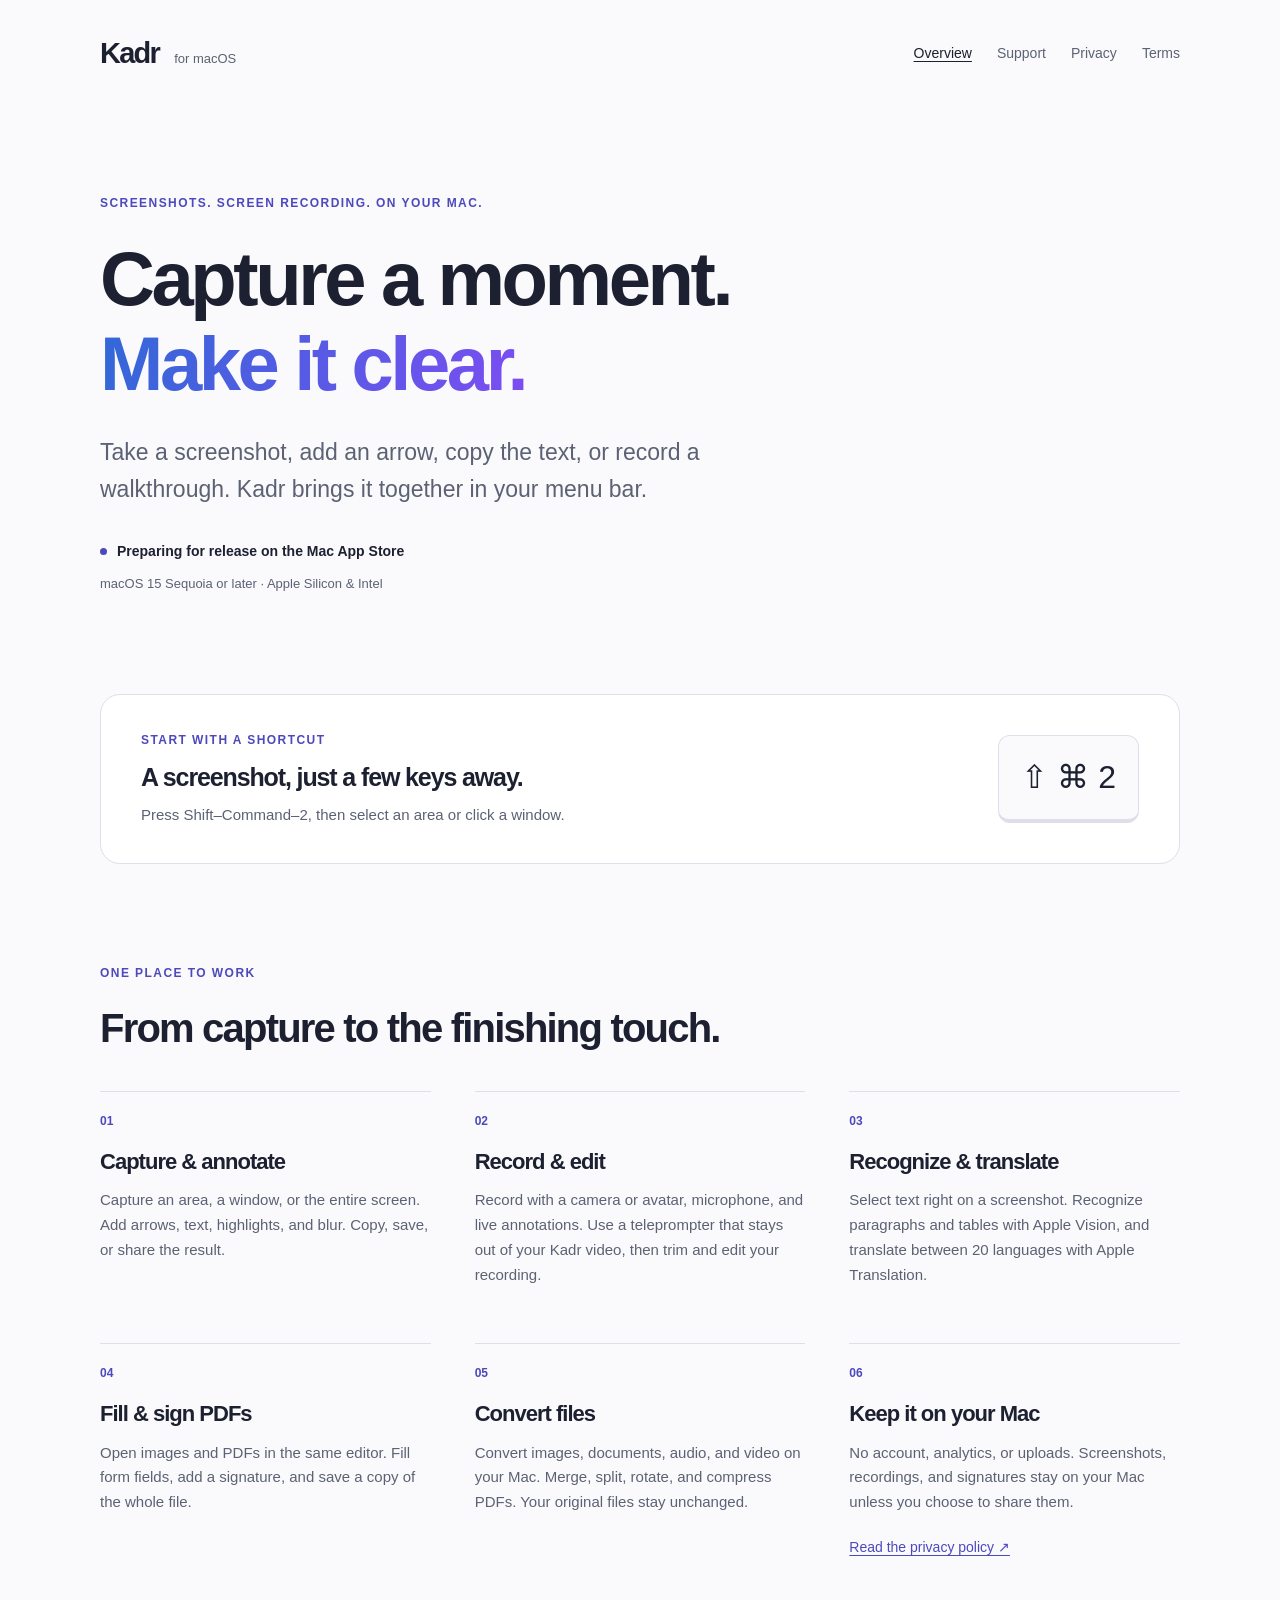
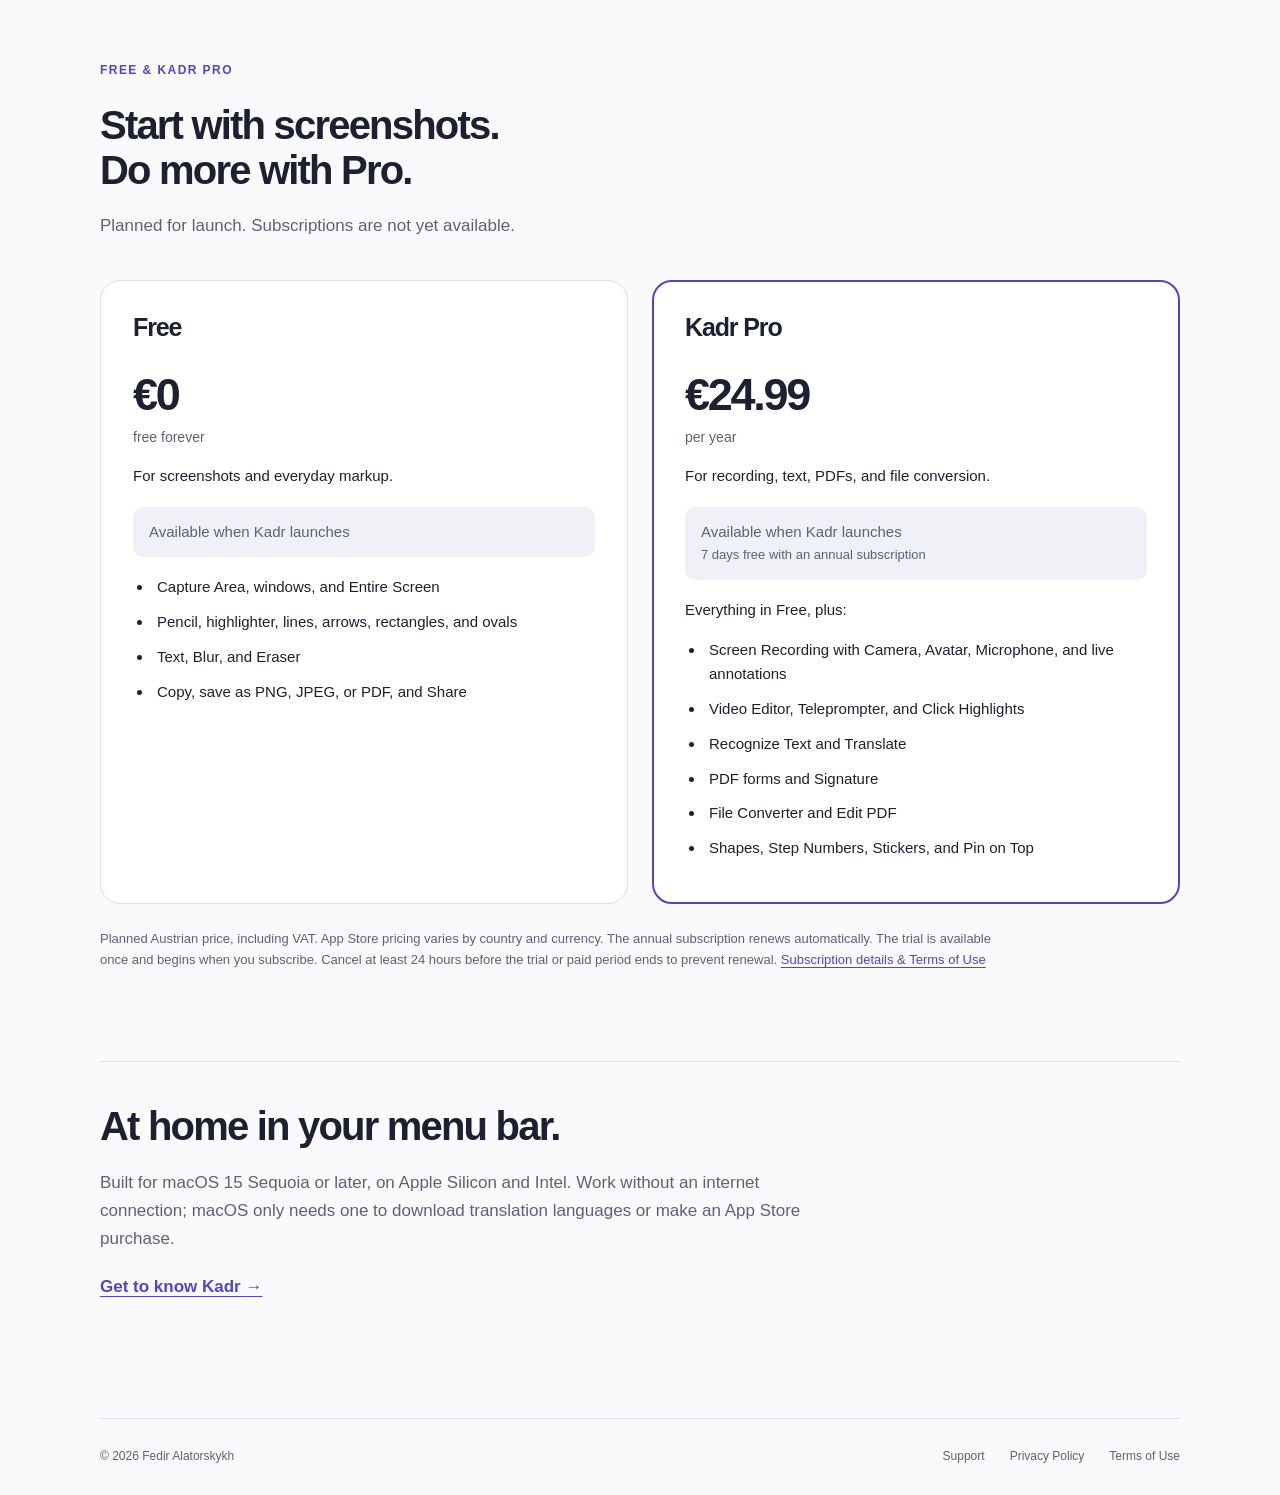
==== index.html @ 934dd202 "Build Kadr website with support, privacy, and terms pages" ====
<!doctype html>
<html lang="en">
<head>
  <meta charset="utf-8">
  <meta name="viewport" content="width=device-width, initial-scale=1">
  <meta name="color-scheme" content="light dark">
  <meta name="description" content="Capture, annotate, record, recognize text, and work with PDFs on your Mac. Kadr lives in the macOS menu bar.">
  <title>Kadr — Screenshots and screen recording for Mac</title>
  <link rel="stylesheet" href="style.css">
</head>
<body>
  <a class="skip-link" href="#main">Skip to content</a>
  <header class="site-header wrap">
    <a class="wordmark" href="index.html" aria-label="Kadr home">Kadr<span>for macOS</span></a>
    <nav aria-label="Main navigation"><a href="index.html" aria-current="page">Overview</a><a href="support/index.html">Support</a><a href="privacy/index.html">Privacy</a><a href="terms/index.html">Terms</a></nav>
  </header>
  <main id="main" class="wrap" tabindex="-1">
    <section class="hero" aria-labelledby="hero-title">
      <p class="eyebrow">Screenshots. Screen recording. On your Mac.</p>
      <h1 id="hero-title">Capture a moment.<br><span>Make it clear.</span></h1>
      <p class="intro">Take a screenshot, add an arrow, copy the text, or record a walkthrough. Kadr brings it together in your menu bar.</p>
      <p class="release-note"><span class="status-dot" aria-hidden="true"></span>Preparing for release on the Mac App Store</p>
      <p class="requirements">macOS 15 Sequoia or later · Apple Silicon &amp; Intel</p>
    </section>

    <section class="capture-strip" aria-label="Capture shortcut">
      <div><p class="eyebrow">Start with a shortcut</p><h2>A screenshot, just a few keys away.</h2><p>Press Shift–Command–2, then select an area or click a window.</p></div>
      <kbd aria-label="Shift Command 2">⇧ ⌘ 2</kbd>
    </section>

    <section class="section" aria-labelledby="features-title">
      <div class="section-heading"><p class="eyebrow">One place to work</p><h2 id="features-title">From capture to the finishing touch.</h2></div>
      <div class="feature-grid">
        <article><span class="feature-number" aria-hidden="true">01</span><h3>Capture &amp; annotate</h3><p>Capture an area, a window, or the entire screen. Add arrows, text, highlights, and blur. Copy, save, or share the result.</p></article>
        <article><span class="feature-number" aria-hidden="true">02</span><h3>Record &amp; edit</h3><p>Record with a camera or avatar, microphone, and live annotations. Use a teleprompter that stays out of your Kadr video, then trim and edit your recording.</p></article>
        <article><span class="feature-number" aria-hidden="true">03</span><h3>Recognize &amp; translate</h3><p>Select text right on a screenshot. Recognize paragraphs and tables with Apple Vision, and translate between 20 languages with Apple Translation.</p></article>
        <article><span class="feature-number" aria-hidden="true">04</span><h3>Fill &amp; sign PDFs</h3><p>Open images and PDFs in the same editor. Fill form fields, add a signature, and save a copy of the whole file.</p></article>
        <article><span class="feature-number" aria-hidden="true">05</span><h3>Convert files</h3><p>Convert images, documents, audio, and video on your Mac. Merge, split, rotate, and compress PDFs. Your original files stay unchanged.</p></article>
        <article><span class="feature-number" aria-hidden="true">06</span><h3>Keep it on your Mac</h3><p>No account, analytics, or uploads. Screenshots, recordings, and signatures stay on your Mac unless you choose to share them.</p><a href="privacy/index.html">Read the privacy policy <span aria-hidden="true">↗</span></a></article>
      </div>
    </section>

    <section class="section" aria-labelledby="plans-title">
      <div class="section-heading"><p class="eyebrow">Free &amp; Kadr Pro</p><h2 id="plans-title">Start with screenshots.<br>Do more with Pro.</h2><p>Planned for launch. Subscriptions are not yet available.</p></div>
      <div class="plans">
        <article class="plan"><h3>Free</h3><p class="price">€0 <span>free forever</span></p><p>For screenshots and everyday markup.</p><p class="plan-status">Available when Kadr launches</p><ul><li>Capture Area, windows, and Entire Screen</li><li>Pencil, highlighter, lines, arrows, rectangles, and ovals</li><li>Text, Blur, and Eraser</li><li>Copy, save as PNG, JPEG, or PDF, and Share</li></ul></article>
        <article class="plan pro"><h3>Kadr Pro</h3><p class="price">€24.99 <span>per year</span></p><p>For recording, text, PDFs, and file conversion.</p><p class="plan-status">Available when Kadr launches<br><span>7 days free with an annual subscription</span></p><p class="list-label">Everything in Free, plus:</p><ul><li>Screen Recording with Camera, Avatar, Microphone, and live annotations</li><li>Video Editor, Teleprompter, and Click Highlights</li><li>Recognize Text and Translate</li><li>PDF forms and Signature</li><li>File Converter and Edit PDF</li><li>Shapes, Step Numbers, Stickers, and Pin on Top</li></ul></article>
      </div>
      <p class="fine-print">Planned Austrian price, including VAT. App Store pricing varies by country and currency. The annual subscription renews automatically. The trial is available once and begins when you subscribe. Cancel at least 24 hours before the trial or paid period ends to prevent renewal. <a href="terms/index.html">Subscription details &amp; Terms of Use</a></p>
    </section>

    <section class="closing"><h2>At home in your menu bar.</h2><p>Built for macOS 15 Sequoia or later, on Apple Silicon and Intel. Work without an internet connection; macOS only needs one to download translation languages or make an App Store purchase.</p><a class="text-link" href="support/index.html">Get to know Kadr <span aria-hidden="true">→</span></a></section>
  </main>
  <footer class="site-footer wrap">
    <p>© 2026 Fedir Alatorskykh</p>
    <nav aria-label="Footer navigation"><a href="support/index.html">Support</a><a href="privacy/index.html">Privacy Policy</a><a href="terms/index.html">Terms of Use</a></nav>
  </footer>
</body>
</html>
---- style.css ----
:root {
  color-scheme: light dark;
  --bg: #fafafc;
  --surface: #ffffff;
  --soft: #f0f1f7;
  --ink: #1c2030;
  --muted: #5c6274;
  --line: #dedfe8;
  --accent: #4d49bd;
  --blue: #4884ff;
  --purple: #7c4df2;
}
* { box-sizing: border-box; }
html { scroll-padding-top: 2rem; }
body { margin: 0; background: var(--bg); color: var(--ink); font-family: -apple-system, BlinkMacSystemFont, "Segoe UI", sans-serif; font-size: 17px; line-height: 1.65; -webkit-font-smoothing: antialiased; }
a { color: var(--accent); text-underline-offset: .22em; }
a:hover { text-decoration-thickness: 2px; }
a:focus-visible, summary:focus-visible { outline: 3px solid var(--accent); outline-offset: 6px; border-radius: 3px; }
.wrap { width: min(1080px, calc(100% - 64px)); margin-inline: auto; }
.site-header { min-height: 108px; display: flex; justify-content: space-between; align-items: center; gap: 24px; }
.wordmark { color: var(--ink); font-size: 29px; font-weight: 750; letter-spacing: -.06em; text-decoration: none; }
.wordmark span { margin-left: 15px; font-size: 13px; letter-spacing: 0; font-weight: 450; color: var(--muted); }
nav { display: flex; flex-wrap: wrap; gap: 25px; }
nav a { color: var(--muted); font-size: 14px; text-decoration: none; }
nav a:hover, nav a[aria-current] { color: var(--ink); text-decoration: underline; }
.skip-link { position: absolute; top: -100px; left: 20px; background: var(--surface); padding: 12px 20px; z-index: 2; }
.skip-link:focus { top: 12px; }
h1, h2, h3, p { margin-top: 0; }
h1, h2, h3 { line-height: 1.12; letter-spacing: -.045em; text-wrap: balance; }
h1 { font-size: clamp(42px, 6.3vw, 76px); font-weight: 720; margin-bottom: 28px; }
h2 { font-size: clamp(29px, 3.4vw, 40px); font-weight: 660; margin-bottom: 20px; }
h3 { font-size: 22px; margin-bottom: 14px; font-weight: 650; }
p { margin-bottom: 1.2em; }
.eyebrow { color: var(--accent); font-weight: 650; font-size: 12px; text-transform: uppercase; letter-spacing: .12em; margin-bottom: 22px; }
.hero { padding: 86px 0 84px; max-width: 850px; }
.hero h1 span { color: var(--accent); background: linear-gradient(110deg, #3268d7, var(--purple)); background-clip: text; -webkit-background-clip: text; -webkit-text-fill-color: transparent; }
.intro { max-width: 660px; font-size: clamp(19px, 2.2vw, 23px); color: var(--muted); line-height: 1.6; }
.release-note { display: flex; align-items: center; gap: 10px; font-size: 14px; font-weight: 600; margin: 32px 0 10px; }
.status-dot { flex: 0 0 7px; height: 7px; border-radius: 50%; background: var(--accent); }
.requirements { color: var(--muted); font-size: 13px; }
.capture-strip { border: 1px solid var(--line); background: var(--surface); border-radius: 20px; padding: 36px 40px; display: flex; align-items: center; justify-content: space-between; gap: 28px; }
.capture-strip .eyebrow { margin-bottom: 12px; }
.capture-strip h2 { font-size: 25px; margin-bottom: 12px; }
.capture-strip p:last-child { margin: 0; color: var(--muted); font-size: 15px; }
kbd { font: inherit; white-space: nowrap; }
.capture-strip > kbd { flex-shrink: 0; font-size: 32px; font-weight: 500; padding: 15px 22px; border: 1px solid var(--line); border-bottom-width: 4px; border-radius: 12px; background: var(--bg); }
.section { padding-top: 100px; }
.section-heading { max-width: 700px; margin-bottom: 40px; }
.section-heading > p:last-child { color: var(--muted); }
.feature-grid { display: grid; grid-template-columns: repeat(3, 1fr); column-gap: 44px; row-gap: 38px; }
.feature-grid article { border-top: 1px solid var(--line); padding-top: 20px; }
.feature-number { color: var(--accent); font-size: 12px; font-weight: 600; display: block; margin-bottom: 18px; }
.feature-grid p { color: var(--muted); font-size: 15px; }
.feature-grid a { font-size: 14px; }
.plans { display: grid; grid-template-columns: 1fr 1fr; gap: 24px; }
.plan { padding: 32px; border: 1px solid var(--line); border-radius: 20px; background: var(--surface); }
.plan h3 { font-size: 25px; }
.plan.pro { border: 2px solid var(--accent); padding: 31px; }
.price { font-size: 45px; line-height: 1.25; letter-spacing: -.05em; font-weight: 650; margin: 26px 0 18px; }
.price span { display: block; color: var(--muted); font-size: 14px; font-weight: 400; letter-spacing: 0; margin-top: 5px; }
.plan > p:not(.price) { font-size: 15px; }
.plan-status { background: var(--soft); border-radius: 10px; padding: 14px 16px; color: var(--muted); line-height: 1.5; }
.plan-status span { font-size: 13px; }
.plan ul { padding-left: 20px; font-size: 15px; margin-bottom: 0; }
li { margin-bottom: 10px; padding-left: 4px; }
.list-label { margin-bottom: 8px; }
.fine-print { max-width: 900px; color: var(--muted); font-size: 13px; margin-top: 24px; }
.closing { margin: 90px 0 75px; padding: 42px 0; border-top: 1px solid var(--line); }
.closing p { max-width: 720px; color: var(--muted); }
.text-link { font-weight: 600; }
.site-footer { border-top: 1px solid var(--line); padding-block: 28px; display: flex; justify-content: space-between; gap: 20px; align-items: baseline; }
.site-footer p { font-size: 12px; color: var(--muted); margin: 0; }
.site-footer nav a { font-size: 12px; }
.page-heading { padding: 70px 0 40px; }
.page-heading h1 { font-size: clamp(40px, 5.5vw, 62px); }
.document { max-width: 760px; padding-bottom: 75px; }
.document section { margin-block: 36px; }
.document h2 { font-size: 26px; padding-top: 10px; }
.document p, .document li { color: var(--muted); }
.document ol, .document ul { padding-left: 24px; }
.note { padding: 22px 26px; background: var(--soft); border-radius: 12px; color: var(--muted); font-size: 15px; }
.note p:last-child { margin-bottom: 0; }
.note h2 { padding-top: 0; }
details { border-bottom: 1px solid var(--line); }
summary { cursor: pointer; padding: 18px 0; font-weight: 560; line-height: 1.5; }
details p { margin: 0 0 20px; font-size: 16px; }
code { overflow-wrap: anywhere; font-size: .86em; }
@media (prefers-color-scheme: dark) {
  :root { --bg: #14151b; --surface: #1c1e27; --soft: #252735; --ink: #f0f0f6; --muted: #b1b5c6; --line: #353846; --accent: #b3a5ff; }
  .hero h1 span { background-image: linear-gradient(110deg, #85b0ff, #b9a0ff); }
}
@media (max-width: 800px) {
  .feature-grid { grid-template-columns: repeat(2, 1fr); gap: 32px; }
  .wordmark span { display: none; }
}
@media (max-width: 560px) {
  .wrap { width: calc(100% - 40px); }
  .site-header { min-height: 100px; flex-wrap: wrap; gap: 10px; padding-block: 18px; }
  .wordmark { font-size: 26px; }
  .site-header nav { width: 100%; justify-content: space-between; gap: 12px; }
  .hero { padding: 48px 0; }
  .hero .eyebrow { font-size: 10px; }
  .release-note { font-size: 12px; }
  .requirements { font-size: 12px; }
  .capture-strip { padding: 26px; align-items: flex-start; flex-direction: column; gap: 20px; }
  .capture-strip > kbd { font-size: 25px; padding: 10px 18px; }
  .section { padding-top: 62px; }
  .section-heading { margin-bottom: 28px; }
  .feature-grid, .plans { grid-template-columns: 1fr; }
  .plan { padding: 26px; }
  .plan.pro { padding: 25px; }
  .closing { margin-block: 55px 35px; }
  .site-footer { flex-direction: column; gap: 14px; }
  .site-footer nav { gap: 20px; }
  .page-heading { padding: 42px 0 20px; }
  .note { padding: 20px; }
}
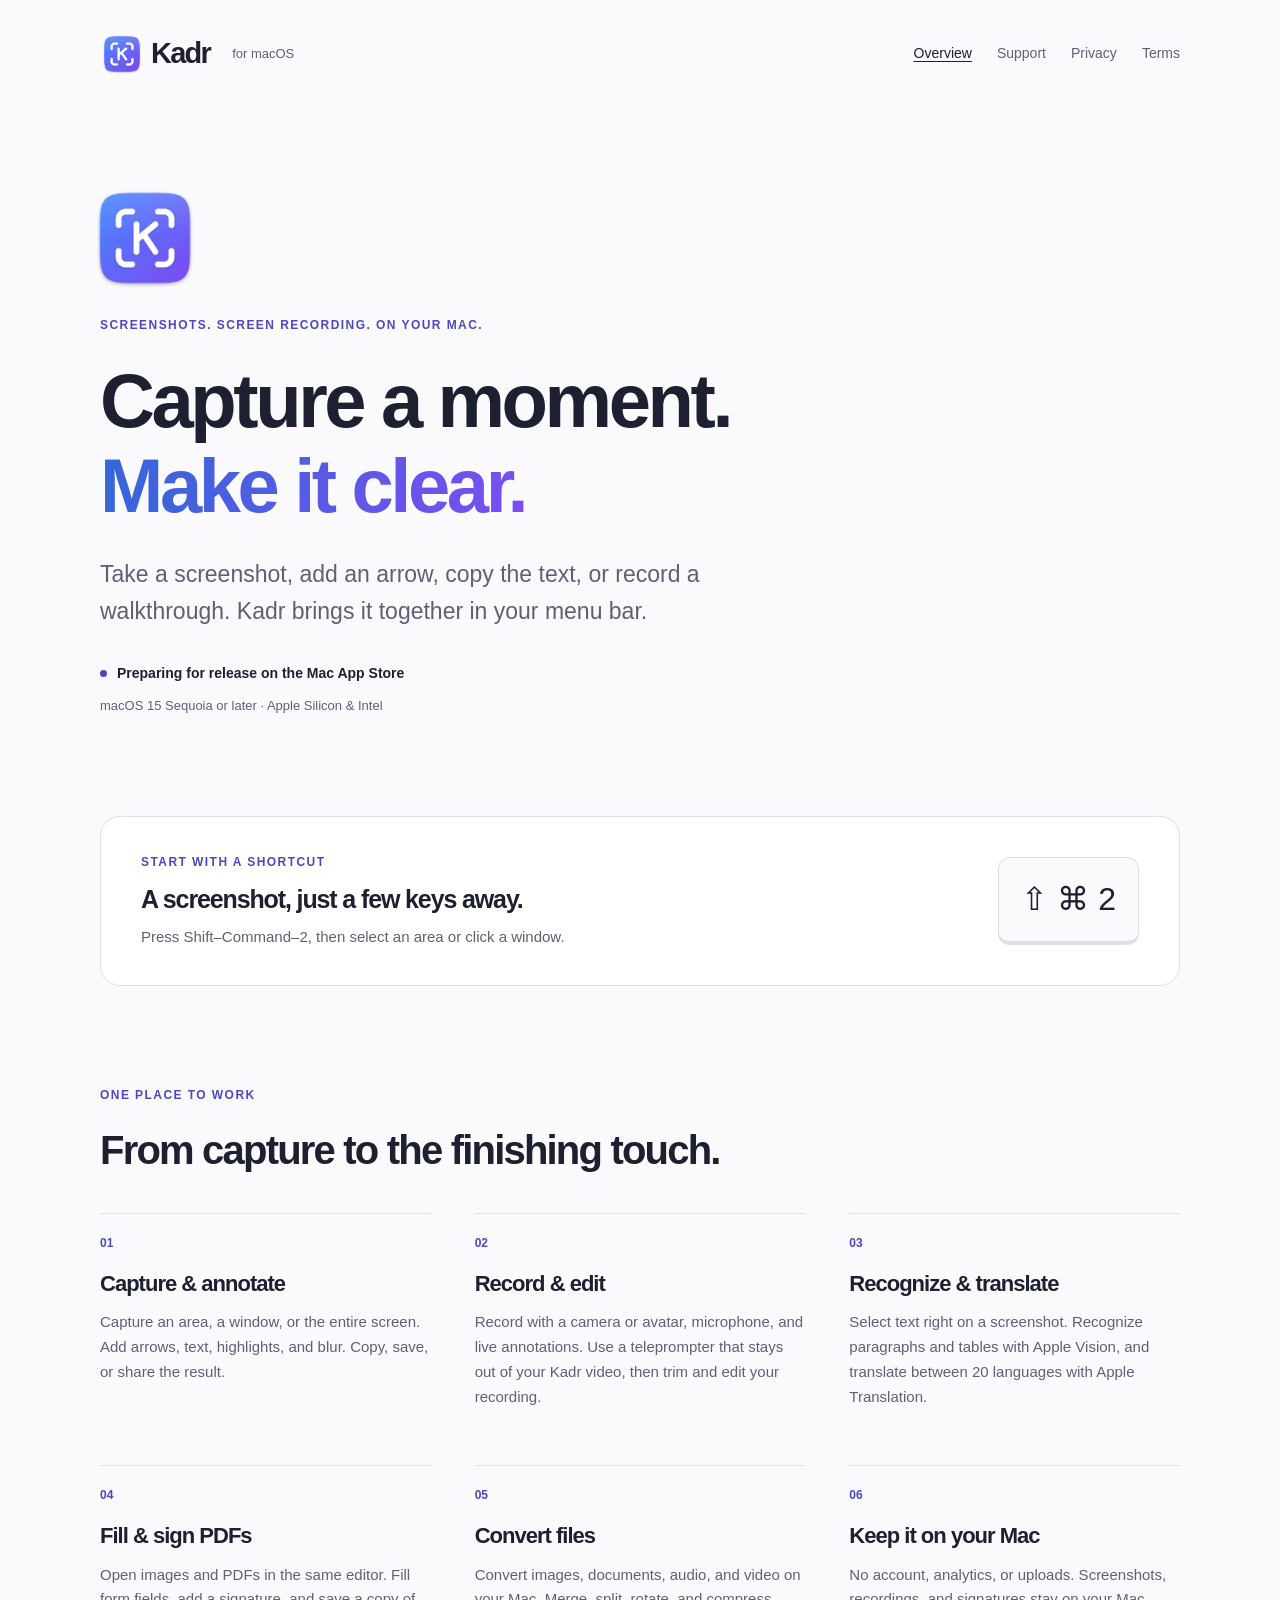
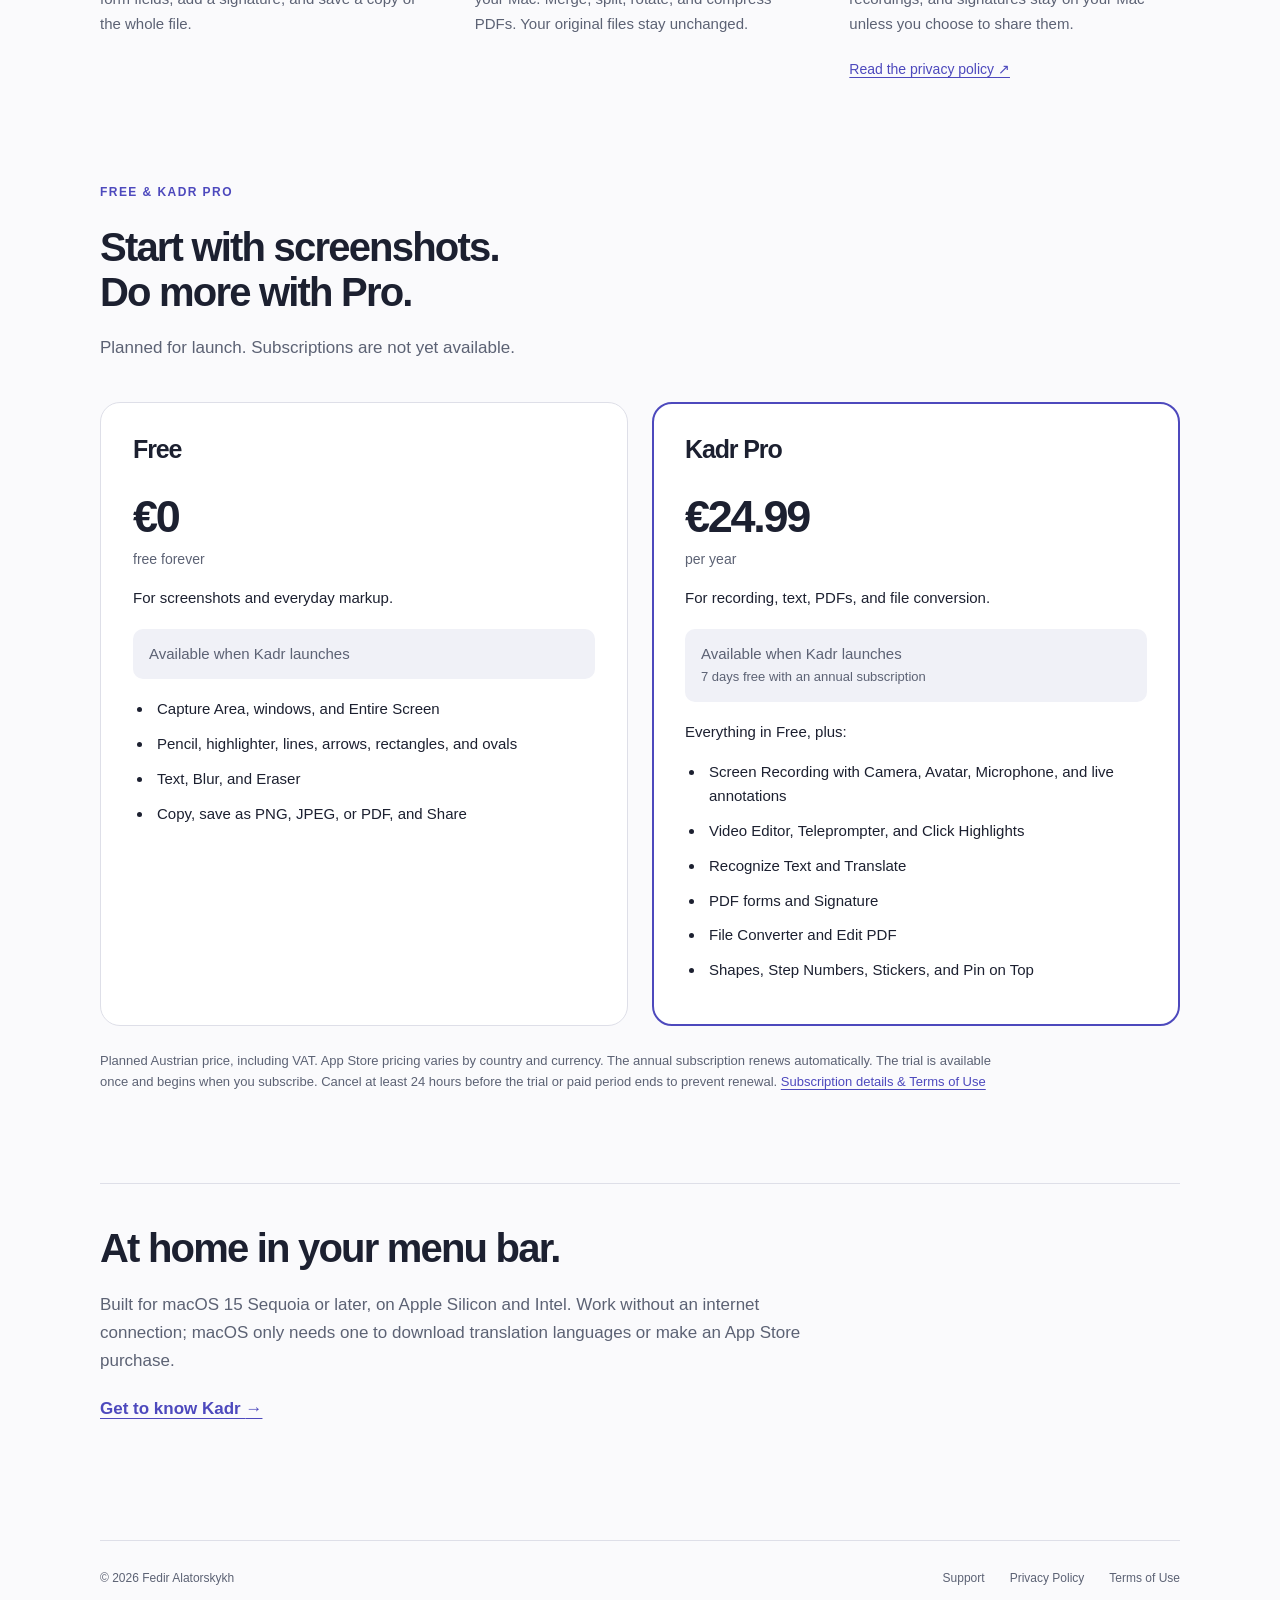
==== commit e2e98cf1: "Add Kadr app icon to website and browser tabs" ====
--- a/index.html
+++ b/index.html
@@ -6,16 +6,19 @@
   <meta name="color-scheme" content="light dark">
   <meta name="description" content="Capture, annotate, record, recognize text, and work with PDFs on your Mac. Kadr lives in the macOS menu bar.">
   <title>Kadr — Screenshots and screen recording for Mac</title>
+  <link rel="icon" type="image/png" sizes="1024x1024" href="kadr-icon-1024.png">
+  <link rel="apple-touch-icon" href="kadr-icon-1024.png">
   <link rel="stylesheet" href="style.css">
 </head>
 <body>
   <a class="skip-link" href="#main">Skip to content</a>
   <header class="site-header wrap">
-    <a class="wordmark" href="index.html" aria-label="Kadr home">Kadr<span>for macOS</span></a>
+    <a class="wordmark" href="index.html" aria-label="Kadr home"><img class="brand-icon" src="kadr-icon-1024.png" width="44" height="44" alt="">Kadr<span>for macOS</span></a>
     <nav aria-label="Main navigation"><a href="index.html" aria-current="page">Overview</a><a href="support/index.html">Support</a><a href="privacy/index.html">Privacy</a><a href="terms/index.html">Terms</a></nav>
   </header>
   <main id="main" class="wrap" tabindex="-1">
     <section class="hero" aria-labelledby="hero-title">
+      <img class="hero-icon" src="kadr-icon-1024.png" width="112" height="112" alt="Kadr app icon">
       <p class="eyebrow">Screenshots. Screen recording. On your Mac.</p>
       <h1 id="hero-title">Capture a moment.<br><span>Make it clear.</span></h1>
       <p class="intro">Take a screenshot, add an arrow, copy the text, or record a walkthrough. Kadr brings it together in your menu bar.</p>
--- a/style.css
+++ b/style.css
@@ -18,7 +18,9 @@
 a:focus-visible, summary:focus-visible { outline: 3px solid var(--accent); outline-offset: 6px; border-radius: 3px; }
 .wrap { width: min(1080px, calc(100% - 64px)); margin-inline: auto; }
 .site-header { min-height: 108px; display: flex; justify-content: space-between; align-items: center; gap: 24px; }
-.wordmark { color: var(--ink); font-size: 29px; font-weight: 750; letter-spacing: -.06em; text-decoration: none; }
+.wordmark { display: inline-flex; align-items: center; gap: 7px; color: var(--ink); font-size: 29px; font-weight: 750; letter-spacing: -.06em; text-decoration: none; }
+.brand-icon { display: block; flex-shrink: 0; }
+.hero-icon { display: block; width: 112px; height: auto; margin: -12px 0 22px -11px; }
 .wordmark span { margin-left: 15px; font-size: 13px; letter-spacing: 0; font-weight: 450; color: var(--muted); }
 nav { display: flex; flex-wrap: wrap; gap: 25px; }
 nav a { color: var(--muted); font-size: 14px; text-decoration: none; }
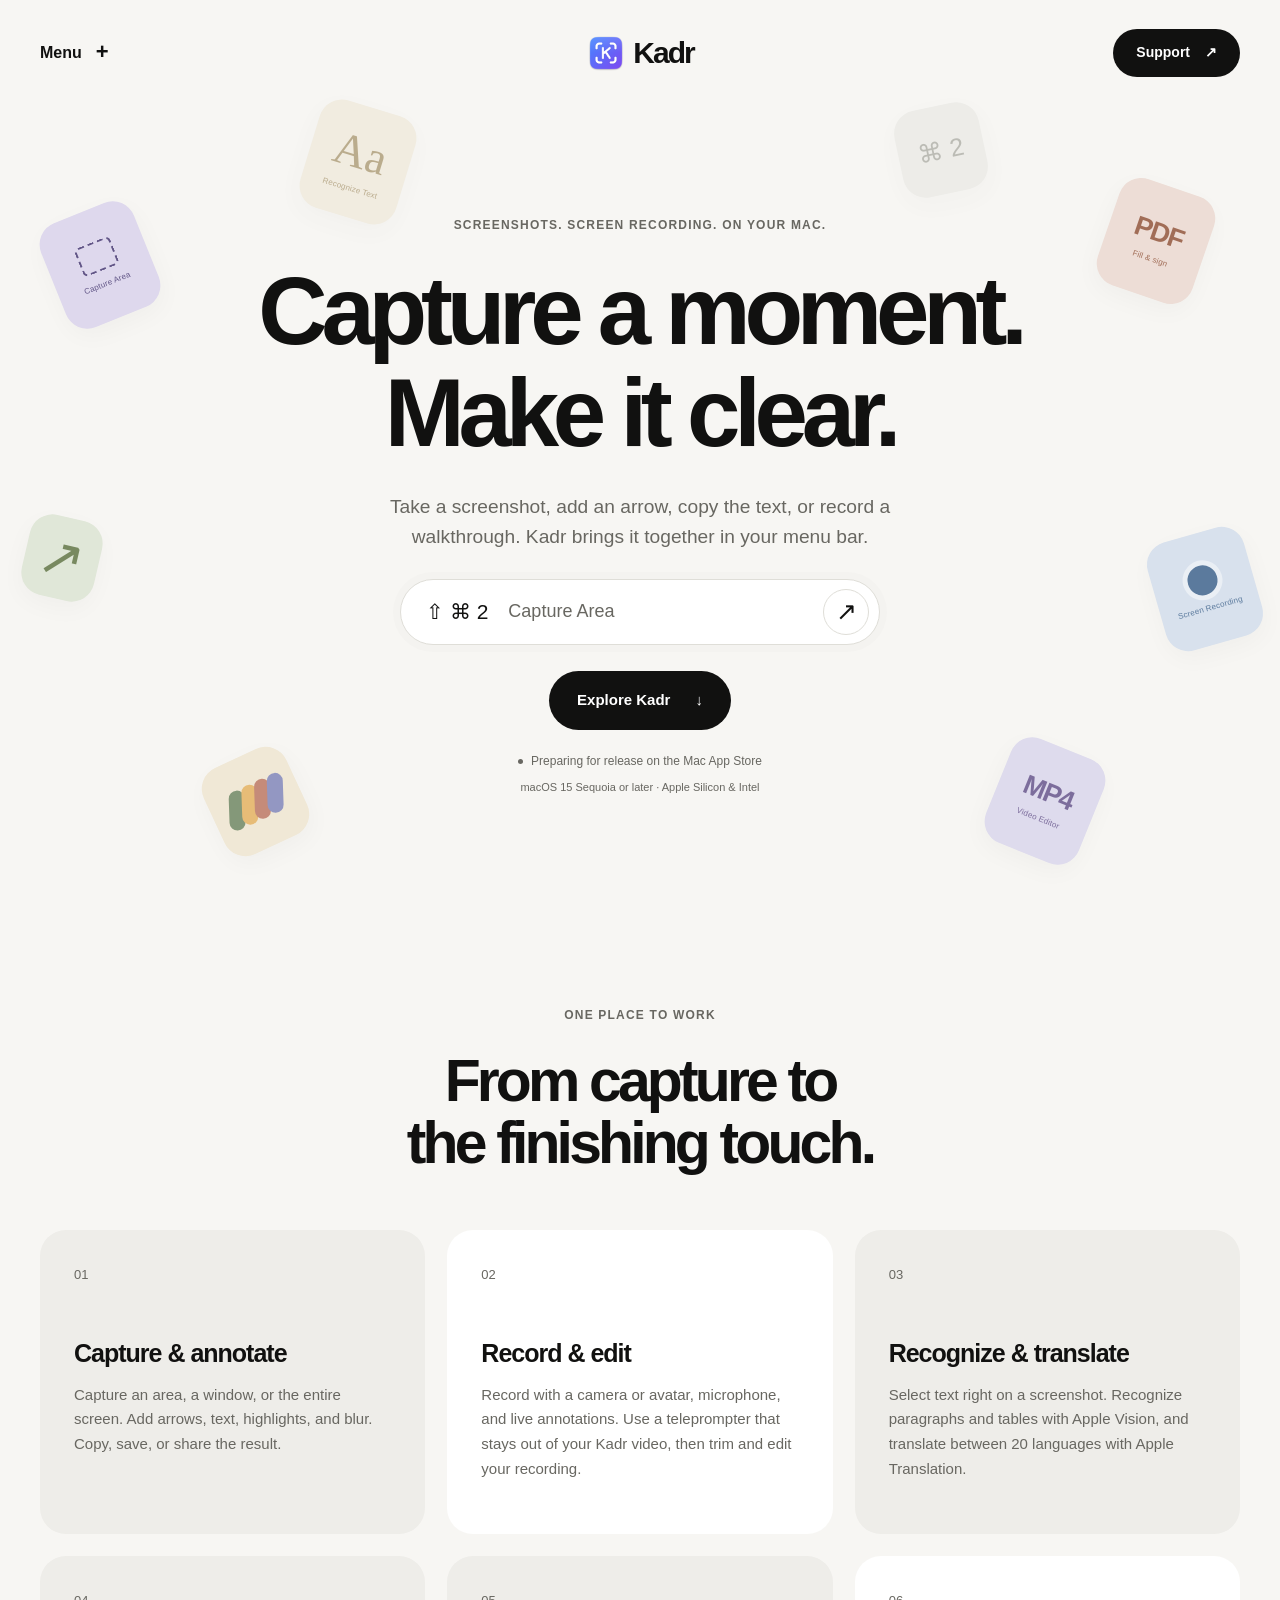
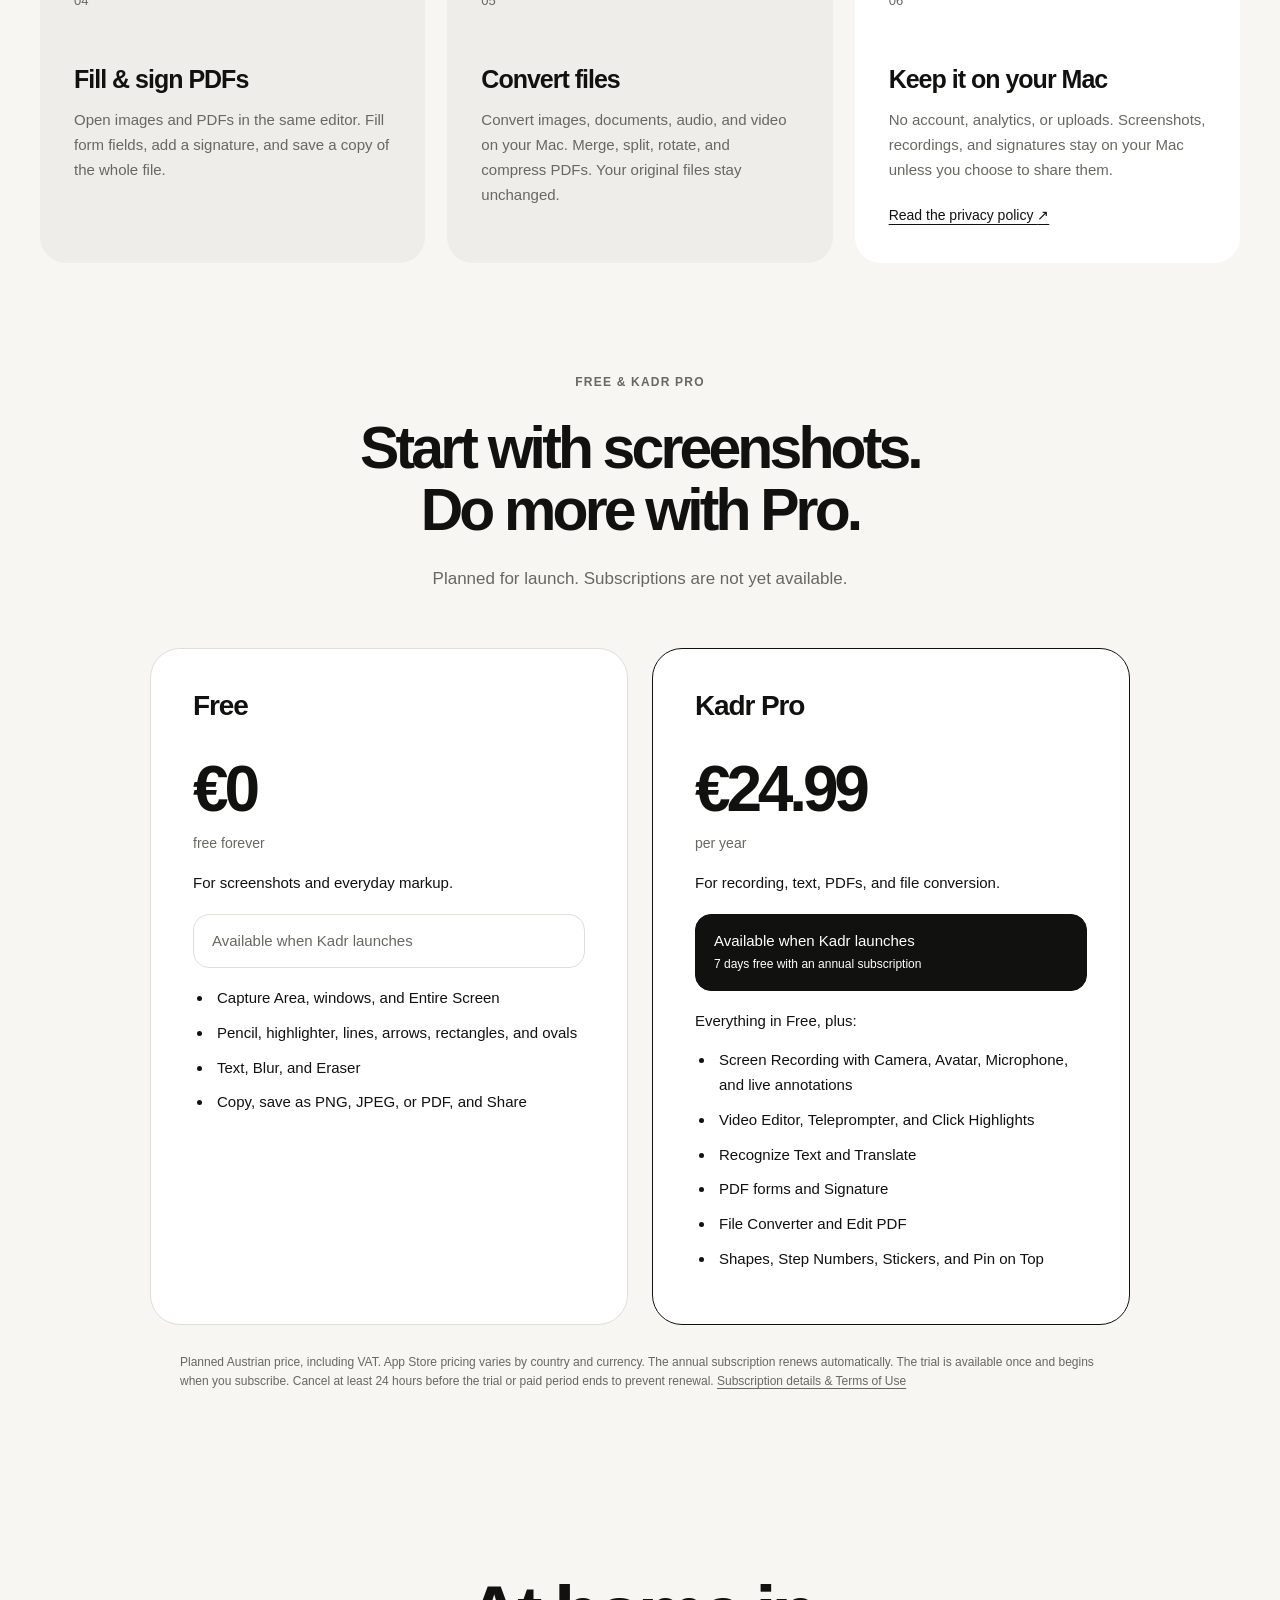
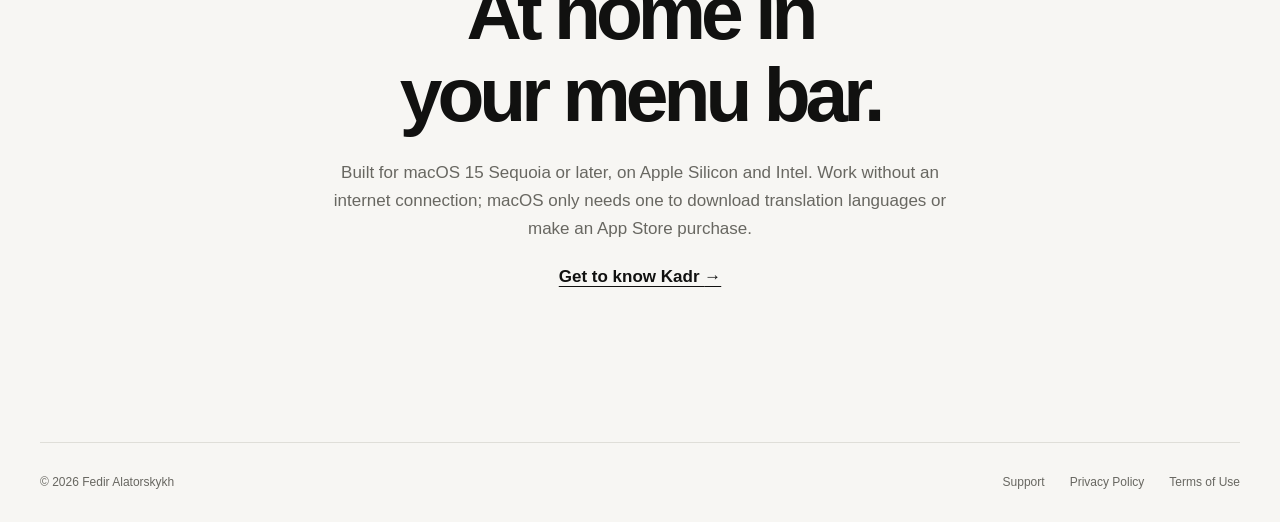
==== commit 2e2b82be: "Redesign Kadr website with centered typography and floating feature tiles" ====
--- a/index.html
+++ b/index.html
@@ -13,23 +13,36 @@
 <body>
   <a class="skip-link" href="#main">Skip to content</a>
   <header class="site-header wrap">
-    <a class="wordmark" href="index.html" aria-label="Kadr home"><img class="brand-icon" src="kadr-icon-1024.png" width="44" height="44" alt="">Kadr<span>for macOS</span></a>
-    <nav aria-label="Main navigation"><a href="index.html" aria-current="page">Overview</a><a href="support/index.html">Support</a><a href="privacy/index.html">Privacy</a><a href="terms/index.html">Terms</a></nav>
+    <details class="site-menu">
+      <summary>Menu <span aria-hidden="true">+</span></summary>
+      <nav aria-label="Main navigation"><a href="index.html" aria-current="page">Overview</a><a href="support/index.html">Support</a><a href="privacy/index.html">Privacy Policy</a><a href="terms/index.html">Terms of Use</a></nav>
+    </details>
+    <a class="wordmark" href="index.html" aria-label="Kadr home"><img class="brand-icon" src="kadr-icon-1024.png" width="40" height="40" alt="">Kadr</a>
+    <a class="header-link" href="support/index.html">Support <span aria-hidden="true">↗</span></a>
   </header>
   <main id="main" class="wrap" tabindex="-1">
     <section class="hero" aria-labelledby="hero-title">
-      <img class="hero-icon" src="kadr-icon-1024.png" width="112" height="112" alt="Kadr app icon">
+      <div class="orbit" aria-hidden="true">
+        <div class="orbit-card orbit-capture"><span class="capture-glyph"></span><small>Capture Area</small></div>
+        <div class="orbit-card orbit-text"><span>Aa</span><small>Recognize Text</small></div>
+        <div class="orbit-card orbit-pdf"><span>PDF</span><small>Fill &amp; sign</small></div>
+        <div class="orbit-card orbit-arrow"><span>↗</span></div>
+        <div class="orbit-card orbit-video"><span class="record-glyph"></span><small>Screen Recording</small></div>
+        <div class="orbit-card orbit-colors"><i></i><i></i><i></i><i></i></div>
+        <div class="orbit-card orbit-keys"><span>⌘ 2</span></div>
+        <div class="orbit-card orbit-mp4"><span>MP4</span><small>Video Editor</small></div>
+      </div>
+      <div class="hero-content">
       <p class="eyebrow">Screenshots. Screen recording. On your Mac.</p>
       <h1 id="hero-title">Capture a moment.<br><span>Make it clear.</span></h1>
       <p class="intro">Take a screenshot, add an arrow, copy the text, or record a walkthrough. Kadr brings it together in your menu bar.</p>
+      <a class="shortcut-pill" href="support/index.html"><kbd aria-label="Shift Command 2">⇧ ⌘ 2</kbd><span>Capture Area</span><span class="shortcut-arrow" aria-hidden="true">↗</span></a>
+      <a class="button" href="#features-title">Explore Kadr <span aria-hidden="true">↓</span></a>
       <p class="release-note"><span class="status-dot" aria-hidden="true"></span>Preparing for release on the Mac App Store</p>
       <p class="requirements">macOS 15 Sequoia or later · Apple Silicon &amp; Intel</p>
+      </div>
     </section>
 
-    <section class="capture-strip" aria-label="Capture shortcut">
-      <div><p class="eyebrow">Start with a shortcut</p><h2>A screenshot, just a few keys away.</h2><p>Press Shift–Command–2, then select an area or click a window.</p></div>
-      <kbd aria-label="Shift Command 2">⇧ ⌘ 2</kbd>
-    </section>
 
     <section class="section" aria-labelledby="features-title">
       <div class="section-heading"><p class="eyebrow">One place to work</p><h2 id="features-title">From capture to the finishing touch.</h2></div>
--- a/style.css
+++ b/style.css
@@ -1,119 +1,184 @@
 :root {
   color-scheme: light dark;
-  --bg: #fafafc;
-  --surface: #ffffff;
-  --soft: #f0f1f7;
-  --ink: #1c2030;
-  --muted: #5c6274;
-  --line: #dedfe8;
-  --accent: #4d49bd;
-  --blue: #4884ff;
-  --purple: #7c4df2;
+  --bg: #f7f6f3;
+  --surface: #fff;
+  --soft: #eeede9;
+  --ink: #111110;
+  --muted: #686761;
+  --line: #dfded8;
+  --accent: #5945aa;
+  --button-ink: #fff;
+  --shadow: 0 18px 44px #28251d09;
 }
 * { box-sizing: border-box; }
-html { scroll-padding-top: 2rem; }
+html { scroll-padding-top: 32px; }
 body { margin: 0; background: var(--bg); color: var(--ink); font-family: -apple-system, BlinkMacSystemFont, "Segoe UI", sans-serif; font-size: 17px; line-height: 1.65; -webkit-font-smoothing: antialiased; }
-a { color: var(--accent); text-underline-offset: .22em; }
+a { color: inherit; text-underline-offset: .25em; }
 a:hover { text-decoration-thickness: 2px; }
-a:focus-visible, summary:focus-visible { outline: 3px solid var(--accent); outline-offset: 6px; border-radius: 3px; }
-.wrap { width: min(1080px, calc(100% - 64px)); margin-inline: auto; }
-.site-header { min-height: 108px; display: flex; justify-content: space-between; align-items: center; gap: 24px; }
-.wordmark { display: inline-flex; align-items: center; gap: 7px; color: var(--ink); font-size: 29px; font-weight: 750; letter-spacing: -.06em; text-decoration: none; }
+a:focus-visible, summary:focus-visible { outline: 3px solid var(--accent); outline-offset: 6px; border-radius: 5px; }
+.wrap { width: min(1320px, calc(100% - 80px)); margin-inline: auto; }
+.site-header { min-height: 106px; display: grid; grid-template-columns: 1fr auto 1fr; align-items: center; position: relative; z-index: 3; }
+.wordmark { display: inline-flex; align-items: center; gap: 7px; color: var(--ink); font-size: 30px; font-weight: 750; letter-spacing: -.065em; text-decoration: none; }
 .brand-icon { display: block; flex-shrink: 0; }
-.hero-icon { display: block; width: 112px; height: auto; margin: -12px 0 22px -11px; }
-.wordmark span { margin-left: 15px; font-size: 13px; letter-spacing: 0; font-weight: 450; color: var(--muted); }
-nav { display: flex; flex-wrap: wrap; gap: 25px; }
-nav a { color: var(--muted); font-size: 14px; text-decoration: none; }
-nav a:hover, nav a[aria-current] { color: var(--ink); text-decoration: underline; }
-.skip-link { position: absolute; top: -100px; left: 20px; background: var(--surface); padding: 12px 20px; z-index: 2; }
+.header-link { justify-self: end; display: inline-flex; align-items: center; gap: 15px; background: var(--ink); color: var(--button-ink); border-radius: 100px; padding: 12px 23px; font-size: 14px; font-weight: 600; text-decoration: none; }
+.header-link:hover, .button:hover { opacity: .8; }
+.site-menu { position: relative; justify-self: start; border: 0; }
+.site-menu summary { display: flex; gap: 14px; padding: 12px 0; font-size: 16px; font-weight: 550; list-style: none; }
+.site-menu summary::-webkit-details-marker { display: none; }
+.site-menu summary span { font-size: 22px; line-height: 1; transition: transform .2s; }
+.site-menu[open] summary span { transform: rotate(45deg); }
+.site-menu nav { position: absolute; top: 58px; left: 0; display: grid; gap: 4px; width: 230px; padding: 12px; border: 1px solid var(--line); border-radius: 20px; background: var(--surface); box-shadow: var(--shadow); }
+.site-menu nav a { padding: 10px 15px; font-size: 15px; text-decoration: none; border-radius: 10px; }
+.site-menu nav a:hover, .site-menu nav a[aria-current] { background: var(--soft); }
+.skip-link { position: absolute; top: -100px; left: 20px; background: var(--surface); padding: 12px 20px; z-index: 5; }
 .skip-link:focus { top: 12px; }
 h1, h2, h3, p { margin-top: 0; }
-h1, h2, h3 { line-height: 1.12; letter-spacing: -.045em; text-wrap: balance; }
-h1 { font-size: clamp(42px, 6.3vw, 76px); font-weight: 720; margin-bottom: 28px; }
-h2 { font-size: clamp(29px, 3.4vw, 40px); font-weight: 660; margin-bottom: 20px; }
-h3 { font-size: 22px; margin-bottom: 14px; font-weight: 650; }
+h1, h2, h3 { line-height: 1.06; letter-spacing: -.065em; text-wrap: balance; }
+h1 { font-size: clamp(48px, 7.5vw, 108px); font-weight: 740; margin-bottom: 28px; }
+h2 { font-size: clamp(36px, 4.6vw, 64px); font-weight: 650; margin-bottom: 24px; }
+h3 { font-size: 25px; font-weight: 600; letter-spacing: -.04em; margin-bottom: 16px; }
 p { margin-bottom: 1.2em; }
-.eyebrow { color: var(--accent); font-weight: 650; font-size: 12px; text-transform: uppercase; letter-spacing: .12em; margin-bottom: 22px; }
-.hero { padding: 86px 0 84px; max-width: 850px; }
-.hero h1 span { color: var(--accent); background: linear-gradient(110deg, #3268d7, var(--purple)); background-clip: text; -webkit-background-clip: text; -webkit-text-fill-color: transparent; }
-.intro { max-width: 660px; font-size: clamp(19px, 2.2vw, 23px); color: var(--muted); line-height: 1.6; }
-.release-note { display: flex; align-items: center; gap: 10px; font-size: 14px; font-weight: 600; margin: 32px 0 10px; }
-.status-dot { flex: 0 0 7px; height: 7px; border-radius: 50%; background: var(--accent); }
-.requirements { color: var(--muted); font-size: 13px; }
-.capture-strip { border: 1px solid var(--line); background: var(--surface); border-radius: 20px; padding: 36px 40px; display: flex; align-items: center; justify-content: space-between; gap: 28px; }
-.capture-strip .eyebrow { margin-bottom: 12px; }
-.capture-strip h2 { font-size: 25px; margin-bottom: 12px; }
-.capture-strip p:last-child { margin: 0; color: var(--muted); font-size: 15px; }
+.eyebrow { color: var(--muted); font-weight: 550; font-size: 12px; text-transform: uppercase; letter-spacing: .1em; margin-bottom: 24px; }
+.hero { min-height: 790px; position: relative; display: grid; align-items: center; text-align: center; padding: 110px 0 100px; isolation: isolate; }
+.hero-content { position: relative; z-index: 1; width: 100%; max-width: 1000px; margin-inline: auto; }
+.hero h1 span { white-space: nowrap; }
+.intro { max-width: 590px; font-size: clamp(17px, 1.5vw, 20px); color: var(--muted); line-height: 1.6; }
+.hero .intro { margin: 0 auto 26px; max-width: 570px; }
+.shortcut-pill { display: flex; align-items: center; gap: 20px; width: min(480px, 100%); margin: 0 auto 26px; padding: 9px 10px 9px 25px; border: 1px solid var(--line); border-radius: 100px; background: var(--surface); box-shadow: 0 0 0 7px #80808006; text-decoration: none; font-size: 18px; }
+.shortcut-pill kbd { color: var(--ink); font-size: 21px; }
+.shortcut-pill > span:not(.shortcut-arrow) { color: var(--muted); }
+.shortcut-arrow { display: grid; place-items: center; margin-left: auto; width: 46px; height: 46px; flex-shrink: 0; border: 1px solid var(--line); border-radius: 50%; font-size: 25px; }
+.shortcut-pill:hover .shortcut-arrow { background: var(--soft); }
 kbd { font: inherit; white-space: nowrap; }
-.capture-strip > kbd { flex-shrink: 0; font-size: 32px; font-weight: 500; padding: 15px 22px; border: 1px solid var(--line); border-bottom-width: 4px; border-radius: 12px; background: var(--bg); }
-.section { padding-top: 100px; }
-.section-heading { max-width: 700px; margin-bottom: 40px; }
+.button { display: inline-flex; align-items: center; gap: 25px; background: var(--ink); color: var(--button-ink); border-radius: 100px; padding: 17px 28px; font-size: 15px; font-weight: 600; text-decoration: none; }
+.release-note { display: flex; justify-content: center; align-items: center; gap: 8px; color: var(--muted); font-size: 12px; margin: 22px 0 6px; }
+.status-dot { flex: 0 0 5px; height: 5px; border-radius: 50%; background: currentColor; }
+.requirements { color: var(--muted); font-size: 11px; margin-bottom: 0; }
+/* Decorative feature tiles: typography and CSS shapes, not application UI. */
+.orbit { position: absolute; inset: 0 -15px; pointer-events: none; z-index: 0; }
+.orbit-card { position: absolute; display: flex; flex-direction: column; align-items: center; justify-content: center; gap: 10px; width: 100px; height: 112px; border-radius: 23px; box-shadow: 0 8px 25px #28251d08; font-size: 34px; line-height: 1; }
+.orbit-card small { font-size: 8px; letter-spacing: .02em; }
+.orbit-capture { left: 2%; top: 13%; transform: rotate(-22deg); background: #ded8ed; color: #625687; }
+.capture-glyph { width: 38px; height: 30px; border: 2px dashed currentColor; border-radius: 5px; }
+.orbit-text { left: 23%; top: 0; transform: rotate(17deg); background: #eee7d7; color: #9b8557; opacity: .65; }
+.orbit-text > span { font-family: Georgia, serif; font-size: 46px; }
+.orbit-pdf { right: 4%; top: 10%; transform: rotate(19deg); background: #edddd6; color: #a16d57; }
+.orbit-pdf > span, .orbit-mp4 > span { font-size: 27px; font-weight: 650; letter-spacing: -.05em; }
+.orbit-arrow { left: 0; top: 52%; width: 74px; height: 82px; transform: rotate(13deg); background: #e0e7d8; color: #788960; }
+.orbit-arrow > span { font-size: 55px; }
+.orbit-video { right: 0; top: 54%; transform: rotate(-16deg); background: #d8e1ed; color: #5b7a9d; }
+.record-glyph { width: 30px; height: 30px; background: currentColor; border-radius: 50%; box-shadow: 0 0 0 5px #ffffff70; }
+.orbit-colors { left: 15%; bottom: 6%; width: 91px; height: 95px; flex-direction: row; gap: 0; transform: rotate(-25deg); background: #f0e8d6; }
+.orbit-colors i { width: 16px; height: 40px; border-radius: 20px; background: #849879; transform: rotate(23deg); margin: -1px; }
+.orbit-colors i:nth-child(2) { background: #e7bc77; }
+.orbit-colors i:nth-child(3) { background: #c58b79; }
+.orbit-colors i:nth-child(4) { background: #9397c2; }
+.orbit-keys { right: 22%; top: 0; width: 86px; height: 88px; transform: rotate(-12deg); background: #e5e5e0; color: #8d8d84; opacity: .55; }
+.orbit-keys > span { font-size: 25px; }
+.orbit-mp4 { right: 13%; bottom: 5%; transform: rotate(22deg); background: #dedbed; color: #7c6d9c; }
+.section { padding-top: 110px; }
+.section-heading { max-width: 800px; text-align: center; margin: 0 auto 55px; }
 .section-heading > p:last-child { color: var(--muted); }
-.feature-grid { display: grid; grid-template-columns: repeat(3, 1fr); column-gap: 44px; row-gap: 38px; }
-.feature-grid article { border-top: 1px solid var(--line); padding-top: 20px; }
-.feature-number { color: var(--accent); font-size: 12px; font-weight: 600; display: block; margin-bottom: 18px; }
+.feature-grid { display: grid; grid-template-columns: repeat(3, 1fr); gap: 22px; }
+.feature-grid article { border-radius: 26px; padding: 34px; background: var(--soft); }
+.feature-grid article:nth-child(2), .feature-grid article:nth-child(6) { background: var(--surface); }
+.feature-number { display: block; color: var(--muted); font-size: 13px; margin-bottom: 55px; }
 .feature-grid p { color: var(--muted); font-size: 15px; }
 .feature-grid a { font-size: 14px; }
-.plans { display: grid; grid-template-columns: 1fr 1fr; gap: 24px; }
-.plan { padding: 32px; border: 1px solid var(--line); border-radius: 20px; background: var(--surface); }
-.plan h3 { font-size: 25px; }
-.plan.pro { border: 2px solid var(--accent); padding: 31px; }
-.price { font-size: 45px; line-height: 1.25; letter-spacing: -.05em; font-weight: 650; margin: 26px 0 18px; }
-.price span { display: block; color: var(--muted); font-size: 14px; font-weight: 400; letter-spacing: 0; margin-top: 5px; }
+.plans { display: grid; grid-template-columns: 1fr 1fr; gap: 24px; max-width: 980px; margin-inline: auto; }
+.plan { padding: 42px; border: 1px solid var(--line); border-radius: 30px; background: var(--surface); }
+.plan.pro { border-color: var(--ink); }
+.plan h3 { font-size: 28px; }
+.price { font-size: 64px; line-height: 1.15; letter-spacing: -.065em; font-weight: 650; margin: 32px 0 20px; }
+.price span { display: block; color: var(--muted); font-size: 14px; font-weight: 400; letter-spacing: 0; margin-top: 8px; }
 .plan > p:not(.price) { font-size: 15px; }
-.plan-status { background: var(--soft); border-radius: 10px; padding: 14px 16px; color: var(--muted); line-height: 1.5; }
-.plan-status span { font-size: 13px; }
+.plan-status { border: 1px solid var(--line); border-radius: 16px; padding: 15px 18px; color: var(--muted); line-height: 1.5; }
+.pro .plan-status { background: var(--ink); border-color: var(--ink); color: var(--button-ink); }
+.plan-status span { font-size: 12px; }
 .plan ul { padding-left: 20px; font-size: 15px; margin-bottom: 0; }
 li { margin-bottom: 10px; padding-left: 4px; }
 .list-label { margin-bottom: 8px; }
-.fine-print { max-width: 900px; color: var(--muted); font-size: 13px; margin-top: 24px; }
-.closing { margin: 90px 0 75px; padding: 42px 0; border-top: 1px solid var(--line); }
-.closing p { max-width: 720px; color: var(--muted); }
-.text-link { font-weight: 600; }
-.site-footer { border-top: 1px solid var(--line); padding-block: 28px; display: flex; justify-content: space-between; gap: 20px; align-items: baseline; }
+.fine-print { max-width: 920px; color: var(--muted); font-size: 12px; margin: 28px auto 0; }
+.closing { text-align: center; margin: 120px 0 90px; padding: 60px 0; }
+.closing h2 { max-width: 800px; margin-inline: auto; font-size: clamp(44px, 6vw, 80px); }
+.closing p { max-width: 620px; margin-inline: auto; color: var(--muted); }
+.text-link { display: inline-block; font-weight: 600; }
+.site-footer { border-top: 1px solid var(--line); padding-block: 30px; display: flex; justify-content: space-between; gap: 20px; align-items: baseline; }
 .site-footer p { font-size: 12px; color: var(--muted); margin: 0; }
-.site-footer nav a { font-size: 12px; }
-.page-heading { padding: 70px 0 40px; }
-.page-heading h1 { font-size: clamp(40px, 5.5vw, 62px); }
-.document { max-width: 760px; padding-bottom: 75px; }
-.document section { margin-block: 36px; }
-.document h2 { font-size: 26px; padding-top: 10px; }
+.site-footer nav { display: flex; flex-wrap: wrap; gap: 25px; }
+.site-footer nav a { font-size: 12px; color: var(--muted); text-decoration: none; }
+.site-footer nav a:hover { color: var(--ink); text-decoration: underline; }
+.page-heading { padding: 90px 0 50px; text-align: center; }
+.page-heading h1 { font-size: clamp(48px, 7vw, 90px); }
+.page-heading .intro { margin-inline: auto; }
+.document { max-width: 760px; margin-inline: auto; padding-bottom: 90px; }
+.document section { margin-block: 42px; }
+.document h2 { font-size: 29px; letter-spacing: -.045em; padding-top: 10px; }
 .document p, .document li { color: var(--muted); }
 .document ol, .document ul { padding-left: 24px; }
-.note { padding: 22px 26px; background: var(--soft); border-radius: 12px; color: var(--muted); font-size: 15px; }
+.note { padding: 25px 30px; background: var(--soft); border-radius: 22px; color: var(--muted); font-size: 15px; }
 .note p:last-child { margin-bottom: 0; }
 .note h2 { padding-top: 0; }
-details { border-bottom: 1px solid var(--line); }
-summary { cursor: pointer; padding: 18px 0; font-weight: 560; line-height: 1.5; }
-details p { margin: 0 0 20px; font-size: 16px; }
+.document details { border-bottom: 1px solid var(--line); }
+summary { cursor: pointer; padding: 21px 0; font-weight: 550; line-height: 1.5; }
+.document details p { margin: 0 0 22px; font-size: 16px; }
 code { overflow-wrap: anywhere; font-size: .86em; }
 @media (prefers-color-scheme: dark) {
-  :root { --bg: #14151b; --surface: #1c1e27; --soft: #252735; --ink: #f0f0f6; --muted: #b1b5c6; --line: #353846; --accent: #b3a5ff; }
-  .hero h1 span { background-image: linear-gradient(110deg, #85b0ff, #b9a0ff); }
+  :root { --bg: #171716; --surface: #20201f; --soft: #282826; --ink: #f4f3ef; --muted: #b2b1aa; --line: #3b3b37; --accent: #b5a0f1; --button-ink: #171716; --shadow: 0 18px 44px #0003; }
+  .orbit-card { filter: brightness(.7) saturate(.65); }
 }
-@media (max-width: 800px) {
-  .feature-grid { grid-template-columns: repeat(2, 1fr); gap: 32px; }
-  .wordmark span { display: none; }
+@media (max-width: 1000px) {
+  .wrap { width: calc(100% - 48px); }
+  .hero { min-height: 740px; padding: 130px 0 95px; }
+  .orbit-card { scale: .8; }
+  .orbit-capture { left: 0; top: 1%; }
+  .orbit-pdf { right: 0; top: 0; }
+  .orbit-text { left: 26%; top: -2%; }
+  .orbit-keys { right: 24%; top: -2%; }
+  .orbit-arrow, .orbit-video { display: none; }
+  .orbit-colors { left: 1%; bottom: 1%; }
+  .orbit-mp4 { right: 1%; bottom: 1%; }
+  .feature-grid { grid-template-columns: repeat(2, 1fr); }
+  .feature-grid article { padding: 28px; }
+  .plan { padding: 32px; }
 }
-@media (max-width: 560px) {
-  .wrap { width: calc(100% - 40px); }
-  .site-header { min-height: 100px; flex-wrap: wrap; gap: 10px; padding-block: 18px; }
-  .wordmark { font-size: 26px; }
-  .site-header nav { width: 100%; justify-content: space-between; gap: 12px; }
-  .hero { padding: 48px 0; }
-  .hero .eyebrow { font-size: 10px; }
-  .release-note { font-size: 12px; }
-  .requirements { font-size: 12px; }
-  .capture-strip { padding: 26px; align-items: flex-start; flex-direction: column; gap: 20px; }
-  .capture-strip > kbd { font-size: 25px; padding: 10px 18px; }
-  .section { padding-top: 62px; }
-  .section-heading { margin-bottom: 28px; }
-  .feature-grid, .plans { grid-template-columns: 1fr; }
-  .plan { padding: 26px; }
-  .plan.pro { padding: 25px; }
-  .closing { margin-block: 55px 35px; }
-  .site-footer { flex-direction: column; gap: 14px; }
+@media (max-width: 600px) {
+  .wrap { width: calc(100% - 36px); }
+  .site-header { min-height: 90px; }
+  .wordmark { font-size: 25px; gap: 2px; }
+  .brand-icon { width: 32px; height: 32px; }
+  .header-link { font-size: 12px; padding: 10px 15px; }
+  .header-link > span { display: none; }
+  .site-menu summary { font-size: 14px; gap: 8px; }
+  .site-menu nav { top: 52px; }
+  .hero { min-height: auto; padding: 135px 0 95px; }
+  .hero .eyebrow { font-size: 9px; letter-spacing: .06em; margin-bottom: 20px; }
+  h1 { font-size: clamp(38px, 8.9vw, 54px); letter-spacing: -.065em; margin-bottom: 24px; }
+  .hero .intro { max-width: 340px; font-size: 16px; }
+  .orbit { inset-inline: 0; }
+  .orbit-card { scale: .62; transform-origin: center; }
+  .orbit-capture { left: -15px; top: -12px; }
+  .orbit-pdf { right: -15px; top: -12px; }
+  .orbit-text { left: calc(50% - 50px); top: -40px; }
+  .orbit-keys, .orbit-colors, .orbit-mp4 { display: none; }
+  .shortcut-pill { gap: 16px; padding-left: 18px; font-size: 16px; max-width: 340px; }
+  .shortcut-pill kbd { font-size: 19px; }
+  .shortcut-arrow { width: 40px; height: 40px; font-size: 22px; }
+  .release-note { font-size: 10px; }
+  .requirements { font-size: 9px; }
+  .section { padding-top: 60px; }
+  .section-heading { margin-bottom: 30px; }
+  .feature-grid, .plans { grid-template-columns: 1fr; gap: 16px; }
+  .feature-number { margin-bottom: 32px; }
+  .plan { padding: 28px; }
+  .price { font-size: 56px; }
+  .closing { margin: 60px 0 40px; padding: 40px 0; }
+  .site-footer { flex-direction: column; gap: 15px; }
   .site-footer nav { gap: 20px; }
-  .page-heading { padding: 42px 0 20px; }
-  .note { padding: 20px; }
+  .page-heading { padding: 55px 0 20px; }
+  .page-heading h1 { font-size: clamp(38px, 10vw, 60px); }
+  .note { padding: 22px; }
 }
+@media (prefers-reduced-motion: reduce) {
+  .site-menu summary span { transition: none; }
+}
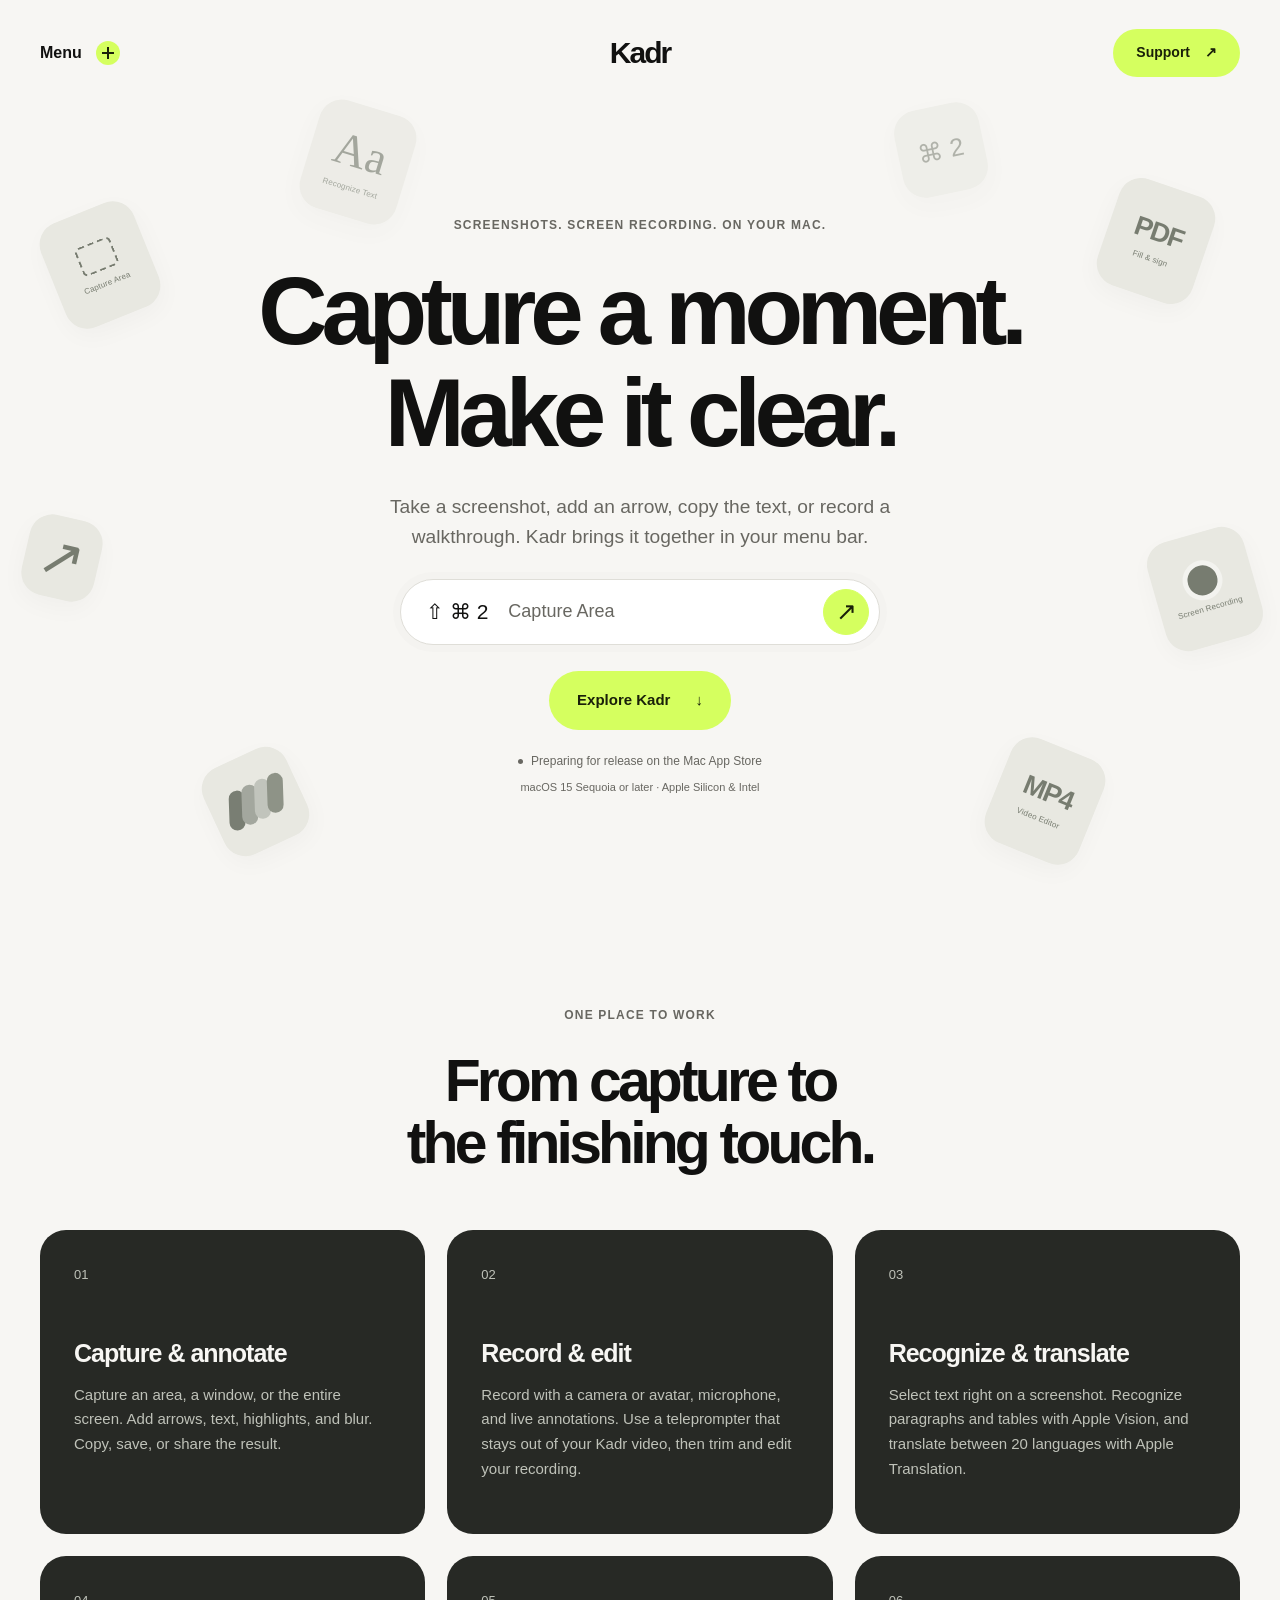
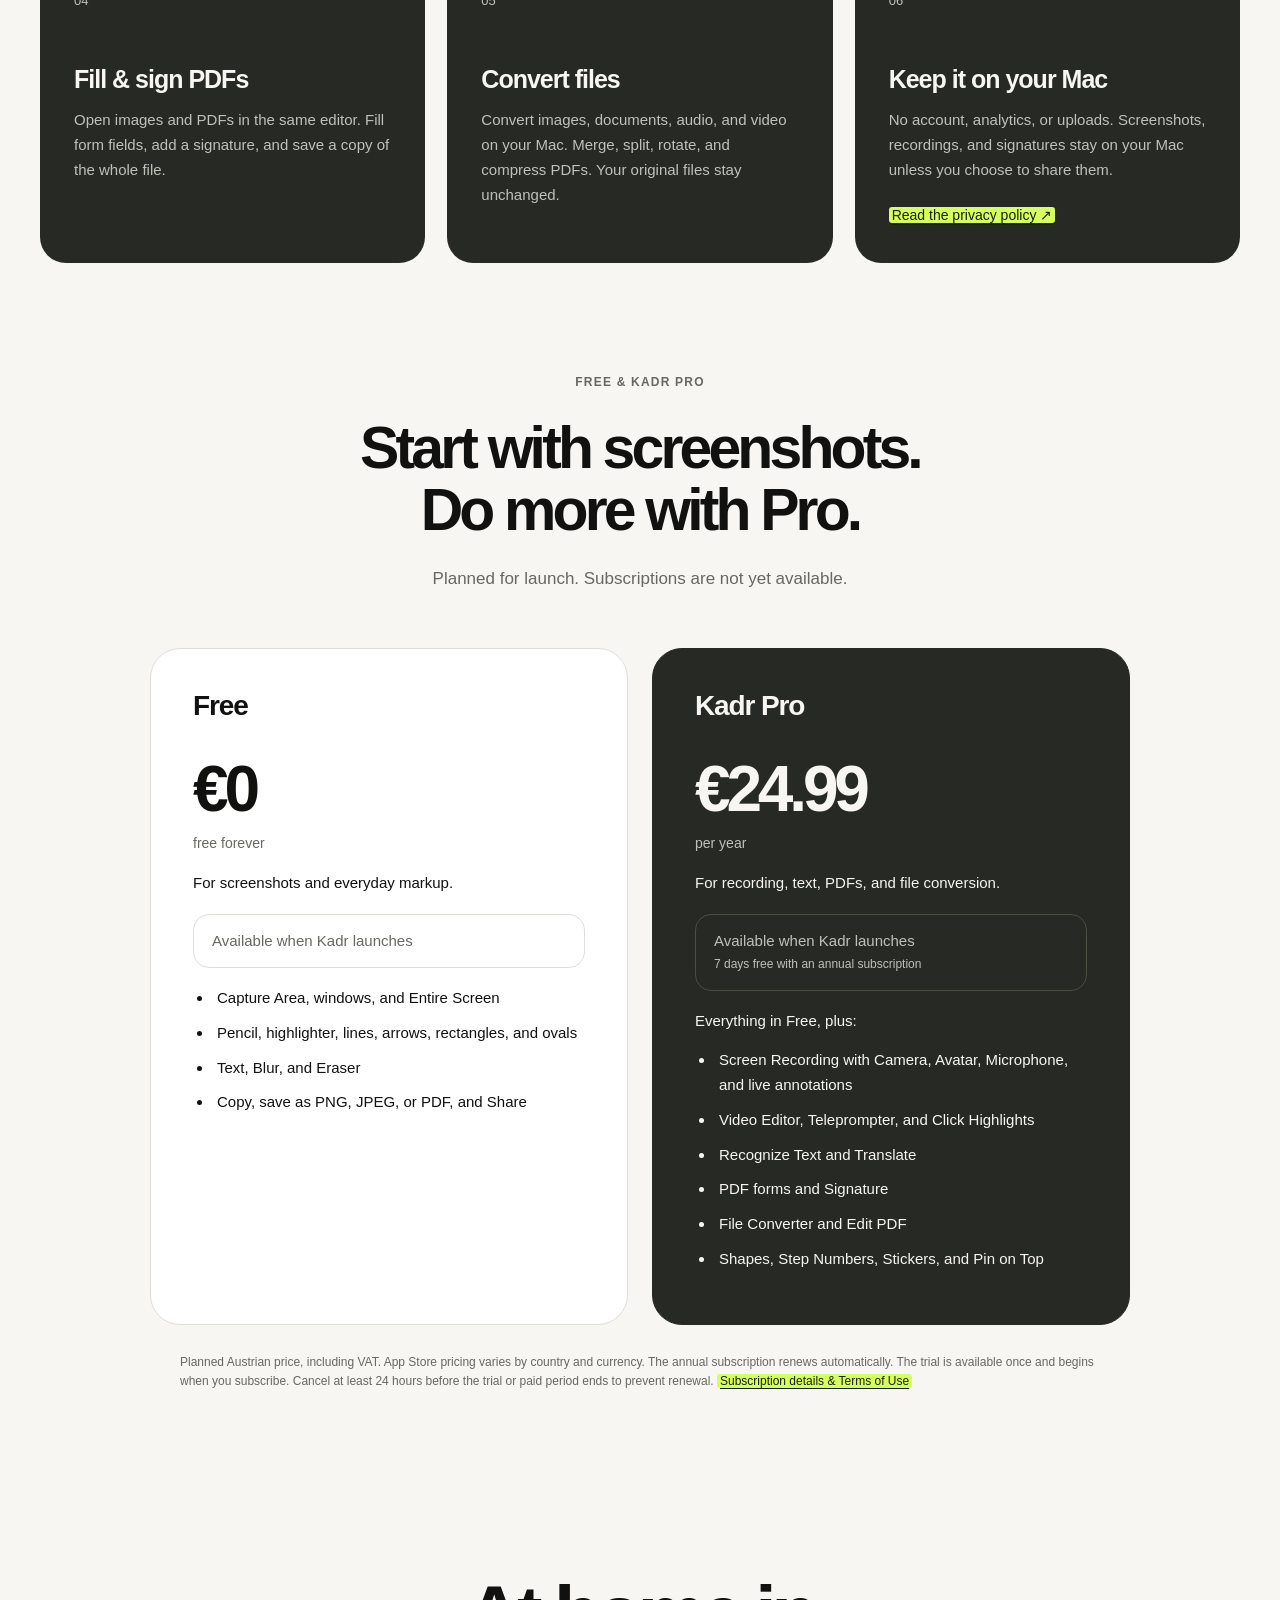
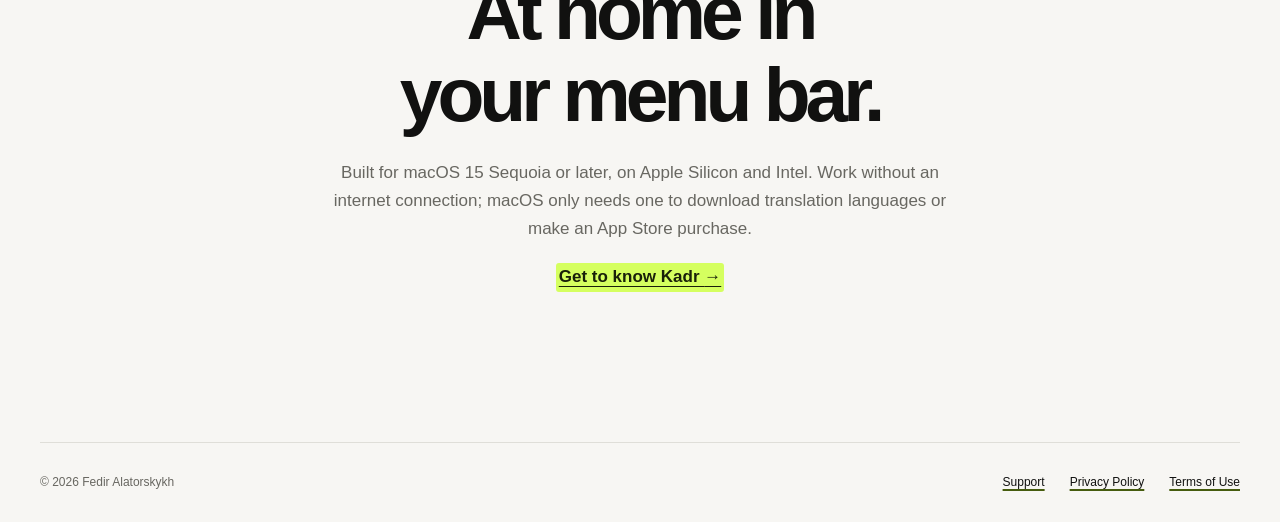
==== commit 70bf0ef8: "Center menu cross and use text-only Kadr header" ====
--- a/index.html
+++ b/index.html
@@ -14,10 +14,10 @@
   <a class="skip-link" href="#main">Skip to content</a>
   <header class="site-header wrap">
     <details class="site-menu">
-      <summary>Menu <span aria-hidden="true">+</span></summary>
+      <summary>Menu <span aria-hidden="true"></span></summary>
       <nav aria-label="Main navigation"><a href="index.html" aria-current="page">Overview</a><a href="support/index.html">Support</a><a href="privacy/index.html">Privacy Policy</a><a href="terms/index.html">Terms of Use</a></nav>
     </details>
-    <a class="wordmark" href="index.html" aria-label="Kadr home"><img class="brand-icon" src="kadr-icon-1024.png" width="40" height="40" alt="">Kadr</a>
+    <a class="wordmark" href="index.html" aria-label="Kadr home">Kadr</a>
     <a class="header-link" href="support/index.html">Support <span aria-hidden="true">↗</span></a>
   </header>
   <main id="main" class="wrap" tabindex="-1">
--- a/style.css
+++ b/style.css
@@ -1,3 +1,5 @@
+/* 60/30/10: warm canvas / graphite surfaces / acid-lime interactions.
+   Reserve the lime accent for clickable controls, links, and keyboard focus. */
 :root {
   color-scheme: light dark;
   --bg: #f7f6f3;
@@ -6,8 +8,15 @@
   --ink: #111110;
   --muted: #686761;
   --line: #dfded8;
-  --accent: #5945aa;
-  --button-ink: #fff;
+  --accent: #d5ff5f;
+  --accent-hover: #c2ef43;
+  --action-ink: #192009;
+  --graphite: #272925;
+  --on-graphite: #f7f6f3;
+  --graphite-muted: #bfc2b9;
+  --tile: #e8e8e1;
+  --tile-ink: #777c70;
+  --focus: #465c0e;
   --shadow: 0 18px 44px #28251d09;
 }
 * { box-sizing: border-box; }
@@ -15,21 +24,25 @@
 body { margin: 0; background: var(--bg); color: var(--ink); font-family: -apple-system, BlinkMacSystemFont, "Segoe UI", sans-serif; font-size: 17px; line-height: 1.65; -webkit-font-smoothing: antialiased; }
 a { color: inherit; text-underline-offset: .25em; }
 a:hover { text-decoration-thickness: 2px; }
-a:focus-visible, summary:focus-visible { outline: 3px solid var(--accent); outline-offset: 6px; border-radius: 5px; }
+.document a, .text-link, .feature-grid a, .fine-print a { background: var(--accent); color: var(--action-ink); text-decoration: underline; text-decoration-thickness: 1px; border-radius: 3px; padding-inline: 3px; box-decoration-break: clone; -webkit-box-decoration-break: clone; }
+.document a:hover, .text-link:hover, .feature-grid a:hover, .fine-print a:hover { background: var(--accent-hover); }
+a:focus-visible, summary:focus-visible { outline: 3px solid var(--focus); outline-offset: 6px; border-radius: 5px; }
 .wrap { width: min(1320px, calc(100% - 80px)); margin-inline: auto; }
 .site-header { min-height: 106px; display: grid; grid-template-columns: 1fr auto 1fr; align-items: center; position: relative; z-index: 3; }
 .wordmark { display: inline-flex; align-items: center; gap: 7px; color: var(--ink); font-size: 30px; font-weight: 750; letter-spacing: -.065em; text-decoration: none; }
-.brand-icon { display: block; flex-shrink: 0; }
-.header-link { justify-self: end; display: inline-flex; align-items: center; gap: 15px; background: var(--ink); color: var(--button-ink); border-radius: 100px; padding: 12px 23px; font-size: 14px; font-weight: 600; text-decoration: none; }
-.header-link:hover, .button:hover { opacity: .8; }
+.header-link { justify-self: end; display: inline-flex; align-items: center; gap: 15px; background: var(--accent); color: var(--action-ink); border-radius: 100px; padding: 12px 23px; font-size: 14px; font-weight: 600; text-decoration: none; }
+.header-link:hover, .button:hover { background: var(--accent-hover); }
 .site-menu { position: relative; justify-self: start; border: 0; }
-.site-menu summary { display: flex; gap: 14px; padding: 12px 0; font-size: 16px; font-weight: 550; list-style: none; }
+.site-menu summary { display: flex; align-items: center; gap: 14px; padding: 12px 0; font-size: 16px; font-weight: 550; list-style: none; }
 .site-menu summary::-webkit-details-marker { display: none; }
-.site-menu summary span { font-size: 22px; line-height: 1; transition: transform .2s; }
+.site-menu summary span { position: relative; width: 24px; height: 24px; flex-shrink: 0; border-radius: 50%; background: var(--accent); color: var(--action-ink); transition: transform .2s; }
+.site-menu summary span::before, .site-menu summary span::after { content: ""; position: absolute; top: 50%; left: 50%; width: 12px; height: 2px; background: currentColor; transform: translate(-50%, -50%); }
+.site-menu summary span::after { transform: translate(-50%, -50%) rotate(90deg); }
 .site-menu[open] summary span { transform: rotate(45deg); }
 .site-menu nav { position: absolute; top: 58px; left: 0; display: grid; gap: 4px; width: 230px; padding: 12px; border: 1px solid var(--line); border-radius: 20px; background: var(--surface); box-shadow: var(--shadow); }
 .site-menu nav a { padding: 10px 15px; font-size: 15px; text-decoration: none; border-radius: 10px; }
-.site-menu nav a:hover, .site-menu nav a[aria-current] { background: var(--soft); }
+.site-menu nav a[aria-current] { background: var(--soft); }
+.site-menu nav a:hover { background: var(--accent); color: var(--action-ink); }
 .skip-link { position: absolute; top: -100px; left: 20px; background: var(--surface); padding: 12px 20px; z-index: 5; }
 .skip-link:focus { top: 12px; }
 h1, h2, h3, p { margin-top: 0; }
@@ -47,10 +60,10 @@
 .shortcut-pill { display: flex; align-items: center; gap: 20px; width: min(480px, 100%); margin: 0 auto 26px; padding: 9px 10px 9px 25px; border: 1px solid var(--line); border-radius: 100px; background: var(--surface); box-shadow: 0 0 0 7px #80808006; text-decoration: none; font-size: 18px; }
 .shortcut-pill kbd { color: var(--ink); font-size: 21px; }
 .shortcut-pill > span:not(.shortcut-arrow) { color: var(--muted); }
-.shortcut-arrow { display: grid; place-items: center; margin-left: auto; width: 46px; height: 46px; flex-shrink: 0; border: 1px solid var(--line); border-radius: 50%; font-size: 25px; }
-.shortcut-pill:hover .shortcut-arrow { background: var(--soft); }
+.shortcut-arrow { display: grid; place-items: center; margin-left: auto; width: 46px; height: 46px; flex-shrink: 0; border: 1px solid var(--accent); border-radius: 50%; background: var(--accent); color: var(--action-ink); font-size: 25px; }
+.shortcut-pill:hover .shortcut-arrow { background: var(--accent-hover); border-color: var(--accent-hover); }
 kbd { font: inherit; white-space: nowrap; }
-.button { display: inline-flex; align-items: center; gap: 25px; background: var(--ink); color: var(--button-ink); border-radius: 100px; padding: 17px 28px; font-size: 15px; font-weight: 600; text-decoration: none; }
+.button { display: inline-flex; align-items: center; gap: 25px; background: var(--accent); color: var(--action-ink); border-radius: 100px; padding: 17px 28px; font-size: 15px; font-weight: 600; text-decoration: none; }
 .release-note { display: flex; justify-content: center; align-items: center; gap: 8px; color: var(--muted); font-size: 12px; margin: 22px 0 6px; }
 .status-dot { flex: 0 0 5px; height: 5px; border-radius: 50%; background: currentColor; }
 .requirements { color: var(--muted); font-size: 11px; margin-bottom: 0; }
@@ -58,42 +71,41 @@
 .orbit { position: absolute; inset: 0 -15px; pointer-events: none; z-index: 0; }
 .orbit-card { position: absolute; display: flex; flex-direction: column; align-items: center; justify-content: center; gap: 10px; width: 100px; height: 112px; border-radius: 23px; box-shadow: 0 8px 25px #28251d08; font-size: 34px; line-height: 1; }
 .orbit-card small { font-size: 8px; letter-spacing: .02em; }
-.orbit-capture { left: 2%; top: 13%; transform: rotate(-22deg); background: #ded8ed; color: #625687; }
+.orbit-capture { left: 2%; top: 13%; transform: rotate(-22deg); background: var(--tile); color: var(--tile-ink); }
 .capture-glyph { width: 38px; height: 30px; border: 2px dashed currentColor; border-radius: 5px; }
-.orbit-text { left: 23%; top: 0; transform: rotate(17deg); background: #eee7d7; color: #9b8557; opacity: .65; }
+.orbit-text { left: 23%; top: 0; transform: rotate(17deg); background: var(--tile); color: var(--tile-ink); opacity: .65; }
 .orbit-text > span { font-family: Georgia, serif; font-size: 46px; }
-.orbit-pdf { right: 4%; top: 10%; transform: rotate(19deg); background: #edddd6; color: #a16d57; }
+.orbit-pdf { right: 4%; top: 10%; transform: rotate(19deg); background: var(--tile); color: var(--tile-ink); }
 .orbit-pdf > span, .orbit-mp4 > span { font-size: 27px; font-weight: 650; letter-spacing: -.05em; }
-.orbit-arrow { left: 0; top: 52%; width: 74px; height: 82px; transform: rotate(13deg); background: #e0e7d8; color: #788960; }
+.orbit-arrow { left: 0; top: 52%; width: 74px; height: 82px; transform: rotate(13deg); background: var(--tile); color: var(--tile-ink); }
 .orbit-arrow > span { font-size: 55px; }
-.orbit-video { right: 0; top: 54%; transform: rotate(-16deg); background: #d8e1ed; color: #5b7a9d; }
+.orbit-video { right: 0; top: 54%; transform: rotate(-16deg); background: var(--tile); color: var(--tile-ink); }
 .record-glyph { width: 30px; height: 30px; background: currentColor; border-radius: 50%; box-shadow: 0 0 0 5px #ffffff70; }
-.orbit-colors { left: 15%; bottom: 6%; width: 91px; height: 95px; flex-direction: row; gap: 0; transform: rotate(-25deg); background: #f0e8d6; }
-.orbit-colors i { width: 16px; height: 40px; border-radius: 20px; background: #849879; transform: rotate(23deg); margin: -1px; }
-.orbit-colors i:nth-child(2) { background: #e7bc77; }
-.orbit-colors i:nth-child(3) { background: #c58b79; }
-.orbit-colors i:nth-child(4) { background: #9397c2; }
-.orbit-keys { right: 22%; top: 0; width: 86px; height: 88px; transform: rotate(-12deg); background: #e5e5e0; color: #8d8d84; opacity: .55; }
+.orbit-colors { left: 15%; bottom: 6%; width: 91px; height: 95px; flex-direction: row; gap: 0; transform: rotate(-25deg); background: var(--tile); }
+.orbit-colors i { width: 16px; height: 40px; border-radius: 20px; background: #797e73; transform: rotate(23deg); margin: -1px; }
+.orbit-colors i:nth-child(2) { background: #a3a79e; }
+.orbit-colors i:nth-child(3) { background: #c1c4bc; }
+.orbit-colors i:nth-child(4) { background: #8e9387; }
+.orbit-keys { right: 22%; top: 0; width: 86px; height: 88px; transform: rotate(-12deg); background: var(--tile); color: var(--tile-ink); opacity: .55; }
 .orbit-keys > span { font-size: 25px; }
-.orbit-mp4 { right: 13%; bottom: 5%; transform: rotate(22deg); background: #dedbed; color: #7c6d9c; }
+.orbit-mp4 { right: 13%; bottom: 5%; transform: rotate(22deg); background: var(--tile); color: var(--tile-ink); }
 .section { padding-top: 110px; }
 .section-heading { max-width: 800px; text-align: center; margin: 0 auto 55px; }
 .section-heading > p:last-child { color: var(--muted); }
 .feature-grid { display: grid; grid-template-columns: repeat(3, 1fr); gap: 22px; }
-.feature-grid article { border-radius: 26px; padding: 34px; background: var(--soft); }
-.feature-grid article:nth-child(2), .feature-grid article:nth-child(6) { background: var(--surface); }
-.feature-number { display: block; color: var(--muted); font-size: 13px; margin-bottom: 55px; }
-.feature-grid p { color: var(--muted); font-size: 15px; }
+.feature-grid article { border-radius: 26px; padding: 34px; background: var(--graphite); color: var(--on-graphite); --focus: var(--accent); }
+.feature-number { display: block; color: var(--graphite-muted); font-size: 13px; margin-bottom: 55px; }
+.feature-grid p { color: var(--graphite-muted); font-size: 15px; }
 .feature-grid a { font-size: 14px; }
 .plans { display: grid; grid-template-columns: 1fr 1fr; gap: 24px; max-width: 980px; margin-inline: auto; }
 .plan { padding: 42px; border: 1px solid var(--line); border-radius: 30px; background: var(--surface); }
-.plan.pro { border-color: var(--ink); }
+.plan.pro { border-color: var(--graphite); background: var(--graphite); color: var(--on-graphite); --muted: var(--graphite-muted); --line: #4a4e43; }
 .plan h3 { font-size: 28px; }
 .price { font-size: 64px; line-height: 1.15; letter-spacing: -.065em; font-weight: 650; margin: 32px 0 20px; }
 .price span { display: block; color: var(--muted); font-size: 14px; font-weight: 400; letter-spacing: 0; margin-top: 8px; }
 .plan > p:not(.price) { font-size: 15px; }
 .plan-status { border: 1px solid var(--line); border-radius: 16px; padding: 15px 18px; color: var(--muted); line-height: 1.5; }
-.pro .plan-status { background: var(--ink); border-color: var(--ink); color: var(--button-ink); }
+.pro .plan-status { background: transparent; border-color: var(--line); color: var(--graphite-muted); }
 .plan-status span { font-size: 12px; }
 .plan ul { padding-left: 20px; font-size: 15px; margin-bottom: 0; }
 li { margin-bottom: 10px; padding-left: 4px; }
@@ -106,8 +118,8 @@
 .site-footer { border-top: 1px solid var(--line); padding-block: 30px; display: flex; justify-content: space-between; gap: 20px; align-items: baseline; }
 .site-footer p { font-size: 12px; color: var(--muted); margin: 0; }
 .site-footer nav { display: flex; flex-wrap: wrap; gap: 25px; }
-.site-footer nav a { font-size: 12px; color: var(--muted); text-decoration: none; }
-.site-footer nav a:hover { color: var(--ink); text-decoration: underline; }
+.site-footer nav a { font-size: 12px; color: var(--ink); text-decoration: underline; text-decoration-color: var(--focus); text-decoration-thickness: 2px; }
+.site-footer nav a:hover { background: var(--accent); color: var(--action-ink); }
 .page-heading { padding: 90px 0 50px; text-align: center; }
 .page-heading h1 { font-size: clamp(48px, 7vw, 90px); }
 .page-heading .intro { margin-inline: auto; }
@@ -120,12 +132,13 @@
 .note p:last-child { margin-bottom: 0; }
 .note h2 { padding-top: 0; }
 .document details { border-bottom: 1px solid var(--line); }
+.document summary { text-decoration: underline; text-decoration-color: var(--focus); text-underline-offset: .3em; }
+.document summary:hover { color: var(--ink); background: var(--soft); }
 summary { cursor: pointer; padding: 21px 0; font-weight: 550; line-height: 1.5; }
 .document details p { margin: 0 0 22px; font-size: 16px; }
 code { overflow-wrap: anywhere; font-size: .86em; }
 @media (prefers-color-scheme: dark) {
-  :root { --bg: #171716; --surface: #20201f; --soft: #282826; --ink: #f4f3ef; --muted: #b2b1aa; --line: #3b3b37; --accent: #b5a0f1; --button-ink: #171716; --shadow: 0 18px 44px #0003; }
-  .orbit-card { filter: brightness(.7) saturate(.65); }
+  :root { --bg: #171716; --surface: #20201f; --soft: #282826; --ink: #f4f3ef; --muted: #b2b1aa; --line: #3b3b37; --focus: #d5ff5f; --graphite: #2e3228; --tile: #30332c; --tile-ink: #909787; --shadow: 0 18px 44px #0003; }
 }
 @media (max-width: 1000px) {
   .wrap { width: calc(100% - 48px); }
@@ -146,7 +159,6 @@
   .wrap { width: calc(100% - 36px); }
   .site-header { min-height: 90px; }
   .wordmark { font-size: 25px; gap: 2px; }
-  .brand-icon { width: 32px; height: 32px; }
   .header-link { font-size: 12px; padding: 10px 15px; }
   .header-link > span { display: none; }
   .site-menu summary { font-size: 14px; gap: 8px; }
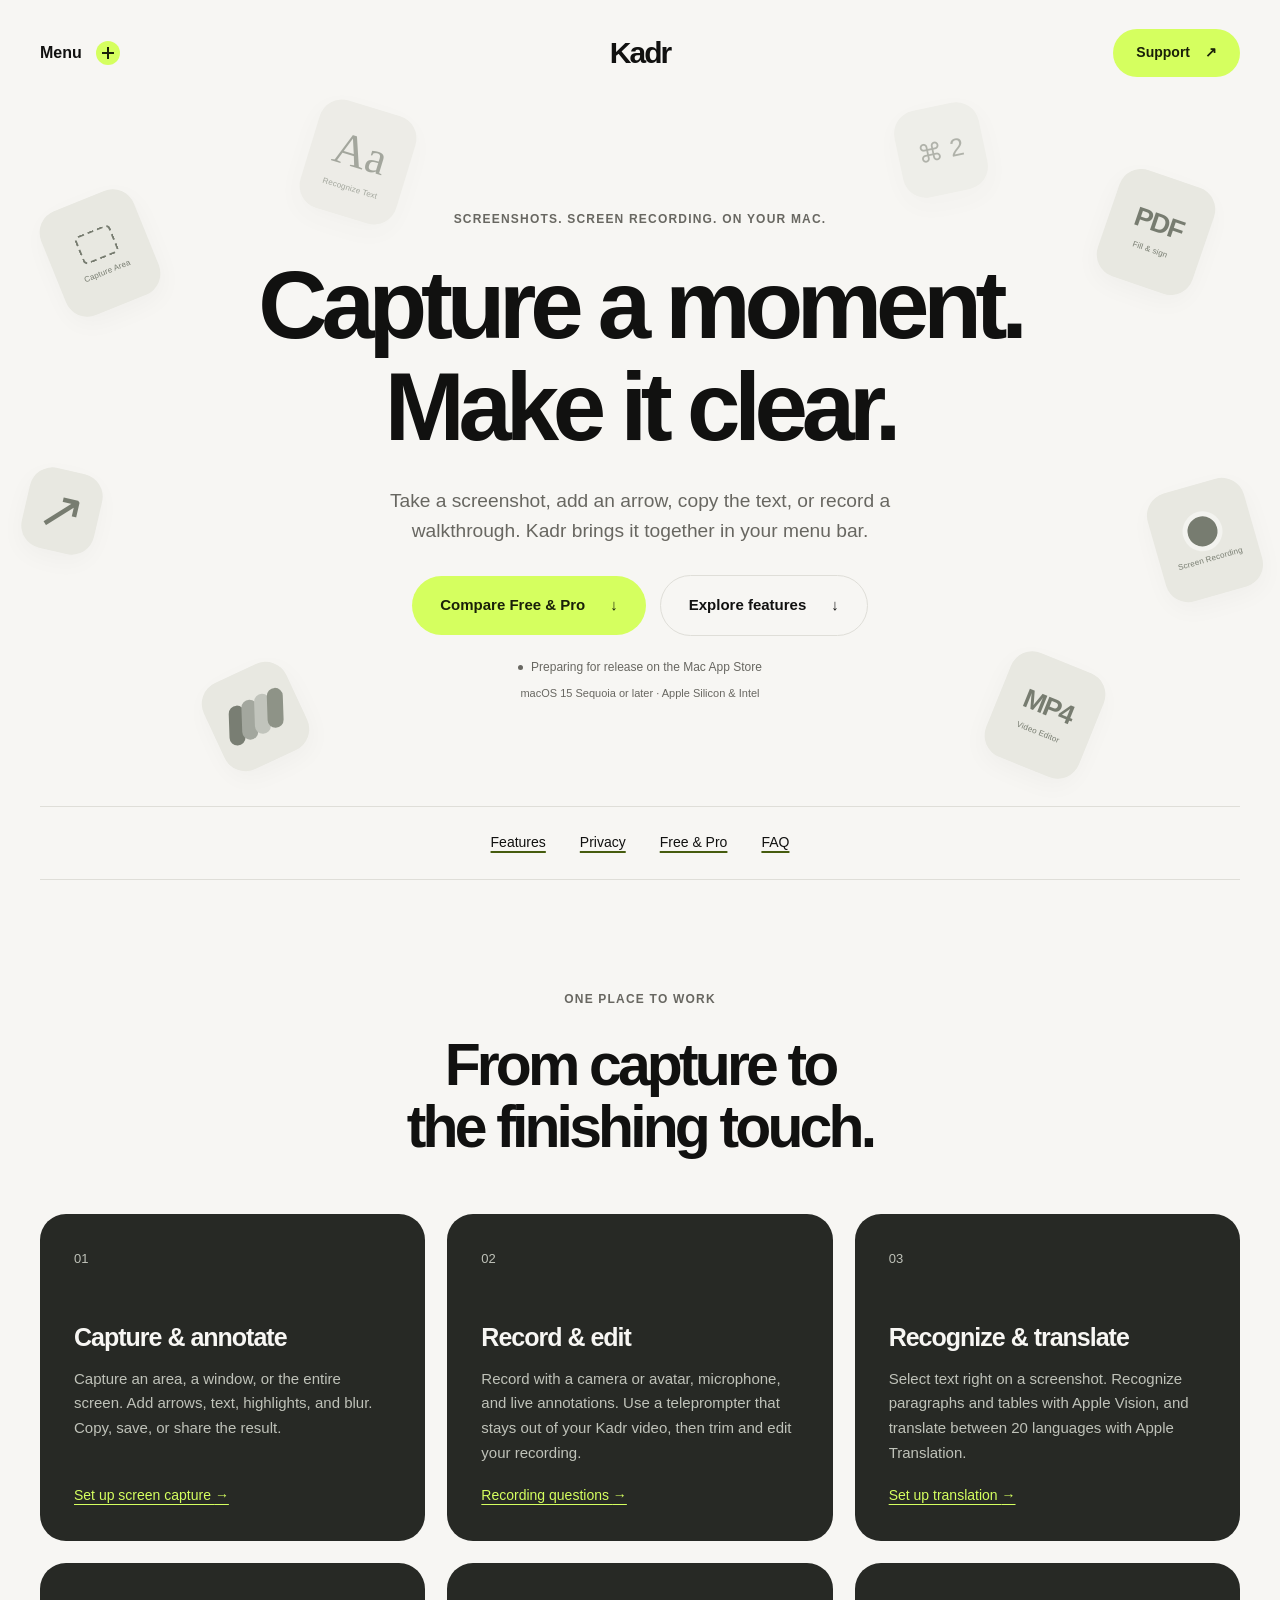
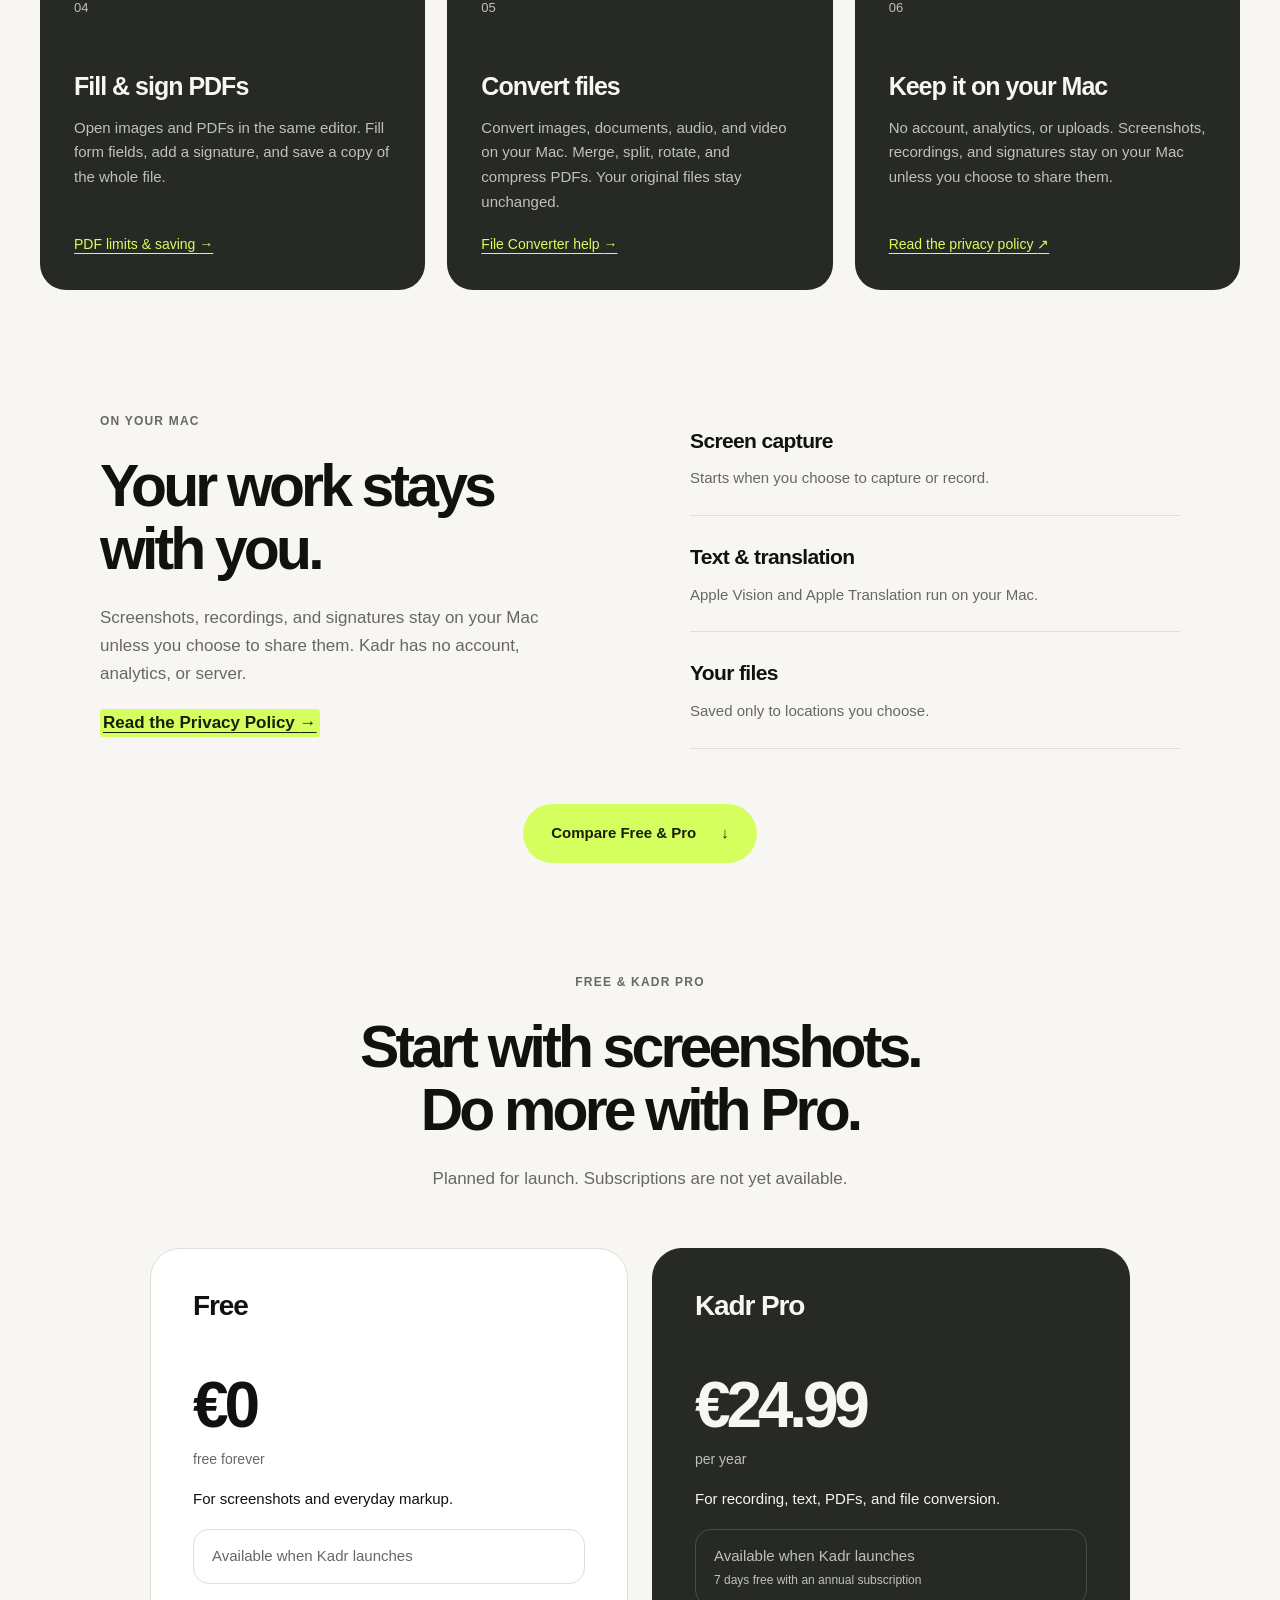
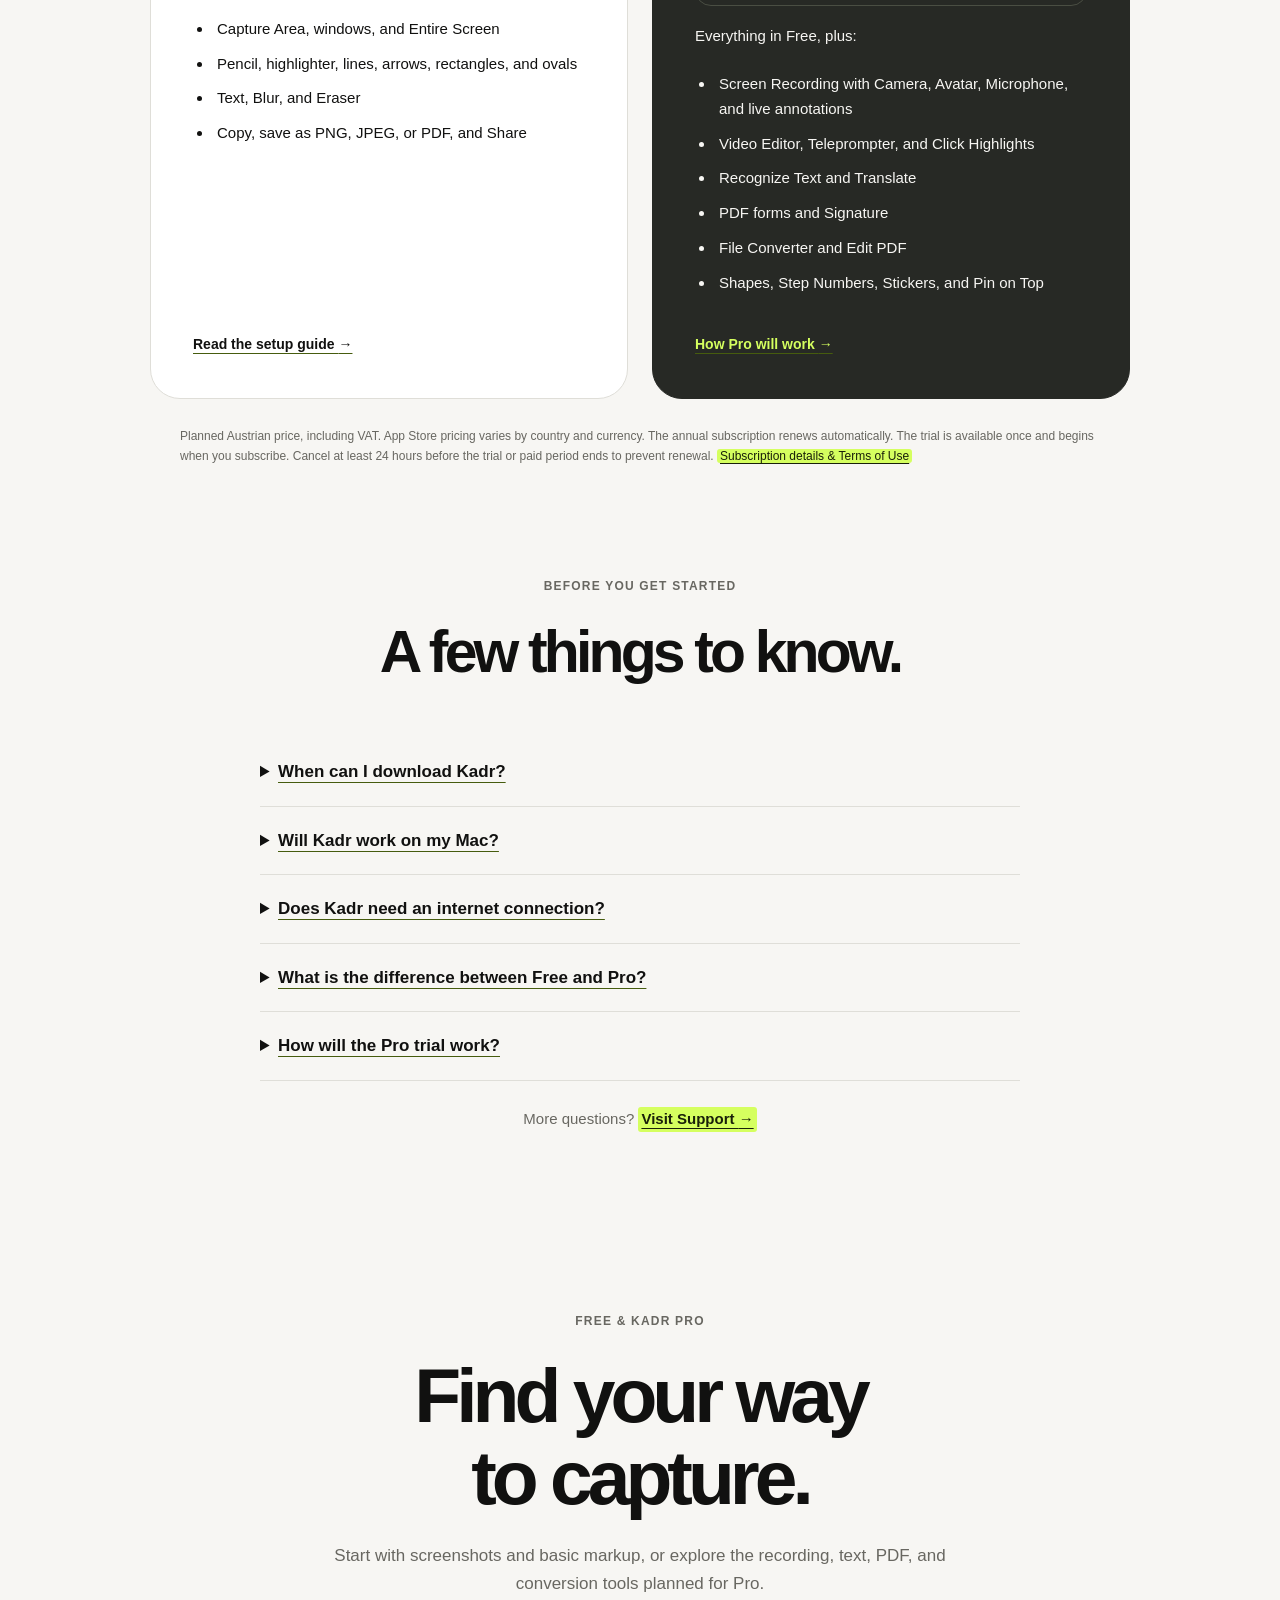
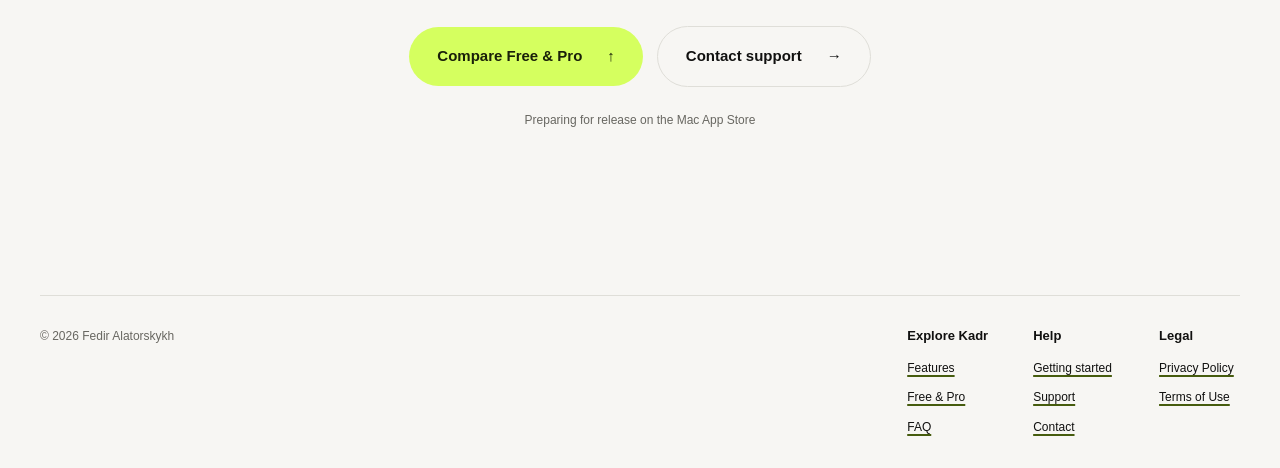
==== commit e32e7b89: "Clarify Kadr page flow, calls to action, and support navigation" ====
--- a/index.html
+++ b/index.html
@@ -36,40 +36,69 @@
       <p class="eyebrow">Screenshots. Screen recording. On your Mac.</p>
       <h1 id="hero-title">Capture a moment.<br><span>Make it clear.</span></h1>
       <p class="intro">Take a screenshot, add an arrow, copy the text, or record a walkthrough. Kadr brings it together in your menu bar.</p>
-      <a class="shortcut-pill" href="support/index.html"><kbd aria-label="Shift Command 2">⇧ ⌘ 2</kbd><span>Capture Area</span><span class="shortcut-arrow" aria-hidden="true">↗</span></a>
-      <a class="button" href="#features-title">Explore Kadr <span aria-hidden="true">↓</span></a>
+      <div class="action-row">
+        <a class="button" href="#plans-title">Compare Free &amp; Pro <span aria-hidden="true">↓</span></a>
+        <a class="button button-secondary" href="#features-title">Explore features <span aria-hidden="true">↓</span></a>
+      </div>
       <p class="release-note"><span class="status-dot" aria-hidden="true"></span>Preparing for release on the Mac App Store</p>
       <p class="requirements">macOS 15 Sequoia or later · Apple Silicon &amp; Intel</p>
       </div>
     </section>
 
 
+    <nav class="section-nav" aria-label="On this page">
+      <a href="#features-title">Features</a><a href="#privacy-title">Privacy</a><a href="#plans-title">Free &amp; Pro</a><a href="#faq-title">FAQ</a>
+    </nav>
+
     <section class="section" aria-labelledby="features-title">
       <div class="section-heading"><p class="eyebrow">One place to work</p><h2 id="features-title">From capture to the finishing touch.</h2></div>
       <div class="feature-grid">
-        <article><span class="feature-number" aria-hidden="true">01</span><h3>Capture &amp; annotate</h3><p>Capture an area, a window, or the entire screen. Add arrows, text, highlights, and blur. Copy, save, or share the result.</p></article>
-        <article><span class="feature-number" aria-hidden="true">02</span><h3>Record &amp; edit</h3><p>Record with a camera or avatar, microphone, and live annotations. Use a teleprompter that stays out of your Kadr video, then trim and edit your recording.</p></article>
-        <article><span class="feature-number" aria-hidden="true">03</span><h3>Recognize &amp; translate</h3><p>Select text right on a screenshot. Recognize paragraphs and tables with Apple Vision, and translate between 20 languages with Apple Translation.</p></article>
-        <article><span class="feature-number" aria-hidden="true">04</span><h3>Fill &amp; sign PDFs</h3><p>Open images and PDFs in the same editor. Fill form fields, add a signature, and save a copy of the whole file.</p></article>
-        <article><span class="feature-number" aria-hidden="true">05</span><h3>Convert files</h3><p>Convert images, documents, audio, and video on your Mac. Merge, split, rotate, and compress PDFs. Your original files stay unchanged.</p></article>
+        <article><span class="feature-number" aria-hidden="true">01</span><h3>Capture &amp; annotate</h3><p>Capture an area, a window, or the entire screen. Add arrows, text, highlights, and blur. Copy, save, or share the result.</p><a href="support/index.html#getting-started">Set up screen capture <span aria-hidden="true">→</span></a></article>
+        <article><span class="feature-number" aria-hidden="true">02</span><h3>Record &amp; edit</h3><p>Record with a camera or avatar, microphone, and live annotations. Use a teleprompter that stays out of your Kadr video, then trim and edit your recording.</p><a href="support/index.html#recording">Recording questions <span aria-hidden="true">→</span></a></article>
+        <article><span class="feature-number" aria-hidden="true">03</span><h3>Recognize &amp; translate</h3><p>Select text right on a screenshot. Recognize paragraphs and tables with Apple Vision, and translate between 20 languages with Apple Translation.</p><a href="support/index.html#translation">Set up translation <span aria-hidden="true">→</span></a></article>
+        <article><span class="feature-number" aria-hidden="true">04</span><h3>Fill &amp; sign PDFs</h3><p>Open images and PDFs in the same editor. Fill form fields, add a signature, and save a copy of the whole file.</p><a href="support/index.html#pdf-saving">PDF limits &amp; saving <span aria-hidden="true">→</span></a></article>
+        <article><span class="feature-number" aria-hidden="true">05</span><h3>Convert files</h3><p>Convert images, documents, audio, and video on your Mac. Merge, split, rotate, and compress PDFs. Your original files stay unchanged.</p><a href="support/index.html#file-converter">File Converter help <span aria-hidden="true">→</span></a></article>
         <article><span class="feature-number" aria-hidden="true">06</span><h3>Keep it on your Mac</h3><p>No account, analytics, or uploads. Screenshots, recordings, and signatures stay on your Mac unless you choose to share them.</p><a href="privacy/index.html">Read the privacy policy <span aria-hidden="true">↗</span></a></article>
       </div>
     </section>
 
+    <section class="privacy-story section" aria-labelledby="privacy-title">
+      <div><p class="eyebrow">On your Mac</p><h2 id="privacy-title">Your work stays<br>with you.</h2><p>Screenshots, recordings, and signatures stay on your Mac unless you choose to share them. Kadr has no account, analytics, or server.</p><a class="text-link" href="privacy/index.html">Read the Privacy Policy <span aria-hidden="true">→</span></a></div>
+      <dl class="privacy-facts"><div><dt>Screen capture</dt><dd>Starts when you choose to capture or record.</dd></div><div><dt>Text &amp; translation</dt><dd>Apple Vision and Apple Translation run on your Mac.</dd></div><div><dt>Your files</dt><dd>Saved only to locations you choose.</dd></div></dl>
+    </section>
+
+    <div class="section-action"><a class="button" href="#plans-title">Compare Free &amp; Pro <span aria-hidden="true">↓</span></a></div>
+
     <section class="section" aria-labelledby="plans-title">
       <div class="section-heading"><p class="eyebrow">Free &amp; Kadr Pro</p><h2 id="plans-title">Start with screenshots.<br>Do more with Pro.</h2><p>Planned for launch. Subscriptions are not yet available.</p></div>
       <div class="plans">
-        <article class="plan"><h3>Free</h3><p class="price">€0 <span>free forever</span></p><p>For screenshots and everyday markup.</p><p class="plan-status">Available when Kadr launches</p><ul><li>Capture Area, windows, and Entire Screen</li><li>Pencil, highlighter, lines, arrows, rectangles, and ovals</li><li>Text, Blur, and Eraser</li><li>Copy, save as PNG, JPEG, or PDF, and Share</li></ul></article>
-        <article class="plan pro"><h3>Kadr Pro</h3><p class="price">€24.99 <span>per year</span></p><p>For recording, text, PDFs, and file conversion.</p><p class="plan-status">Available when Kadr launches<br><span>7 days free with an annual subscription</span></p><p class="list-label">Everything in Free, plus:</p><ul><li>Screen Recording with Camera, Avatar, Microphone, and live annotations</li><li>Video Editor, Teleprompter, and Click Highlights</li><li>Recognize Text and Translate</li><li>PDF forms and Signature</li><li>File Converter and Edit PDF</li><li>Shapes, Step Numbers, Stickers, and Pin on Top</li></ul></article>
+        <article class="plan"><h3>Free</h3><p class="price">€0 <span>free forever</span></p><p>For screenshots and everyday markup.</p><p class="plan-status">Available when Kadr launches</p><ul><li>Capture Area, windows, and Entire Screen</li><li>Pencil, highlighter, lines, arrows, rectangles, and ovals</li><li>Text, Blur, and Eraser</li><li>Copy, save as PNG, JPEG, or PDF, and Share</li></ul><a class="plan-link" href="support/index.html#getting-started">Read the setup guide <span aria-hidden="true">→</span></a></article>
+        <article class="plan pro"><h3>Kadr Pro</h3><p class="price">€24.99 <span>per year</span></p><p>For recording, text, PDFs, and file conversion.</p><p class="plan-status">Available when Kadr launches<br><span>7 days free with an annual subscription</span></p><p class="list-label">Everything in Free, plus:</p><ul><li>Screen Recording with Camera, Avatar, Microphone, and live annotations</li><li>Video Editor, Teleprompter, and Click Highlights</li><li>Recognize Text and Translate</li><li>PDF forms and Signature</li><li>File Converter and Edit PDF</li><li>Shapes, Step Numbers, Stickers, and Pin on Top</li></ul><a class="plan-link" href="support/index.html#subscriptions">How Pro will work <span aria-hidden="true">→</span></a></article>
       </div>
       <p class="fine-print">Planned Austrian price, including VAT. App Store pricing varies by country and currency. The annual subscription renews automatically. The trial is available once and begins when you subscribe. Cancel at least 24 hours before the trial or paid period ends to prevent renewal. <a href="terms/index.html">Subscription details &amp; Terms of Use</a></p>
     </section>
 
-    <section class="closing"><h2>At home in your menu bar.</h2><p>Built for macOS 15 Sequoia or later, on Apple Silicon and Intel. Work without an internet connection; macOS only needs one to download translation languages or make an App Store purchase.</p><a class="text-link" href="support/index.html">Get to know Kadr <span aria-hidden="true">→</span></a></section>
+    <section class="section home-faq" aria-labelledby="faq-title">
+      <div class="section-heading"><p class="eyebrow">Before you get started</p><h2 id="faq-title">A few things to know.</h2></div>
+      <div class="document">
+        <details><summary>When can I download Kadr?</summary><p>Kadr is preparing for release on the Mac App Store. It is not yet available to download.</p></details>
+        <details><summary>Will Kadr work on my Mac?</summary><p>Kadr requires macOS 15 Sequoia or later and supports both Apple Silicon and Intel Macs.</p></details>
+        <details><summary>Does Kadr need an internet connection?</summary><p>Kadr works on your Mac without an internet connection. macOS needs a connection to download translation languages and to make an App Store purchase.</p></details>
+        <details><summary>What is the difference between Free and Pro?</summary><p>The planned Free option includes screenshots and basic annotations. Kadr Pro adds recording and video editing, text recognition and translation, PDF forms and signatures, and file conversion. <a href="#plans-title">Compare the planned options</a>.</p></details>
+        <details><summary>How will the Pro trial work?</summary><p>The planned annual subscription includes a one-time 7-day free trial, starting when you subscribe. Cancel at least 24 hours before the trial ends to prevent the paid annual subscription from starting. <a href="terms/index.html">Read the subscription terms</a>.</p></details>
+      </div>
+      <p class="faq-support">More questions? <a class="text-link" href="support/index.html">Visit Support <span aria-hidden="true">→</span></a></p>
+    </section>
+
+    <section class="closing" aria-labelledby="closing-title"><p class="eyebrow">Free &amp; Kadr Pro</p><h2 id="closing-title">Find your way<br>to capture.</h2><p>Start with screenshots and basic markup, or explore the recording, text, PDF, and conversion tools planned for Pro.</p><div class="action-row"><a class="button" href="#plans-title">Compare Free &amp; Pro <span aria-hidden="true">↑</span></a><a class="button button-secondary" href="support/index.html#contact">Contact support <span aria-hidden="true">→</span></a></div><p class="closing-status">Preparing for release on the Mac App Store</p></section>
   </main>
   <footer class="site-footer wrap">
     <p>© 2026 Fedir Alatorskykh</p>
-    <nav aria-label="Footer navigation"><a href="support/index.html">Support</a><a href="privacy/index.html">Privacy Policy</a><a href="terms/index.html">Terms of Use</a></nav>
+    <nav class="footer-links" aria-label="Footer navigation">
+      <div><h2>Explore Kadr</h2><a href="index.html#features-title">Features</a><a href="index.html#plans-title">Free &amp; Pro</a><a href="index.html#faq-title">FAQ</a></div>
+      <div><h2>Help</h2><a href="support/index.html#getting-started">Getting started</a><a href="support/index.html">Support</a><a href="support/index.html#contact">Contact</a></div>
+      <div><h2>Legal</h2><a href="privacy/index.html">Privacy Policy</a><a href="terms/index.html">Terms of Use</a></div>
+    </nav>
   </footer>
 </body>
 </html>
--- a/style.css
+++ b/style.css
@@ -52,16 +52,11 @@
 h3 { font-size: 25px; font-weight: 600; letter-spacing: -.04em; margin-bottom: 16px; }
 p { margin-bottom: 1.2em; }
 .eyebrow { color: var(--muted); font-weight: 550; font-size: 12px; text-transform: uppercase; letter-spacing: .1em; margin-bottom: 24px; }
-.hero { min-height: 790px; position: relative; display: grid; align-items: center; text-align: center; padding: 110px 0 100px; isolation: isolate; }
+.hero { min-height: 700px; position: relative; display: grid; align-items: center; text-align: center; padding: 80px 0; isolation: isolate; }
 .hero-content { position: relative; z-index: 1; width: 100%; max-width: 1000px; margin-inline: auto; }
 .hero h1 span { white-space: nowrap; }
 .intro { max-width: 590px; font-size: clamp(17px, 1.5vw, 20px); color: var(--muted); line-height: 1.6; }
 .hero .intro { margin: 0 auto 26px; max-width: 570px; }
-.shortcut-pill { display: flex; align-items: center; gap: 20px; width: min(480px, 100%); margin: 0 auto 26px; padding: 9px 10px 9px 25px; border: 1px solid var(--line); border-radius: 100px; background: var(--surface); box-shadow: 0 0 0 7px #80808006; text-decoration: none; font-size: 18px; }
-.shortcut-pill kbd { color: var(--ink); font-size: 21px; }
-.shortcut-pill > span:not(.shortcut-arrow) { color: var(--muted); }
-.shortcut-arrow { display: grid; place-items: center; margin-left: auto; width: 46px; height: 46px; flex-shrink: 0; border: 1px solid var(--accent); border-radius: 50%; background: var(--accent); color: var(--action-ink); font-size: 25px; }
-.shortcut-pill:hover .shortcut-arrow { background: var(--accent-hover); border-color: var(--accent-hover); }
 kbd { font: inherit; white-space: nowrap; }
 .button { display: inline-flex; align-items: center; gap: 25px; background: var(--accent); color: var(--action-ink); border-radius: 100px; padding: 17px 28px; font-size: 15px; font-weight: 600; text-decoration: none; }
 .release-note { display: flex; justify-content: center; align-items: center; gap: 8px; color: var(--muted); font-size: 12px; margin: 22px 0 6px; }
@@ -142,7 +137,7 @@
 }
 @media (max-width: 1000px) {
   .wrap { width: calc(100% - 48px); }
-  .hero { min-height: 740px; padding: 130px 0 95px; }
+  .hero { min-height: 660px; padding: 100px 0 85px; }
   .orbit-card { scale: .8; }
   .orbit-capture { left: 0; top: 1%; }
   .orbit-pdf { right: 0; top: 0; }
@@ -173,9 +168,6 @@
   .orbit-pdf { right: -15px; top: -12px; }
   .orbit-text { left: calc(50% - 50px); top: -40px; }
   .orbit-keys, .orbit-colors, .orbit-mp4 { display: none; }
-  .shortcut-pill { gap: 16px; padding-left: 18px; font-size: 16px; max-width: 340px; }
-  .shortcut-pill kbd { font-size: 19px; }
-  .shortcut-arrow { width: 40px; height: 40px; font-size: 22px; }
   .release-note { font-size: 10px; }
   .requirements { font-size: 9px; }
   .section { padding-top: 60px; }
@@ -191,6 +183,50 @@
   .page-heading h1 { font-size: clamp(38px, 10vw, 60px); }
   .note { padding: 22px; }
 }
+/* Page flow: orient, explore, compare, answer questions, and repeat the main action. */
+.action-row { display: flex; flex-wrap: wrap; justify-content: center; align-items: center; gap: 14px; margin: 28px 0 0; }
+.button-secondary { background: transparent; color: var(--ink); border: 1px solid var(--line); }
+.button-secondary:hover { background: var(--soft); }
+.section-nav { display: flex; flex-wrap: wrap; justify-content: center; align-items: center; gap: 8px 34px; border-block: 1px solid var(--line); padding: 14px 0; }
+.section-nav a { display: inline-flex; align-items: center; min-height: 44px; font-size: 14px; text-decoration-color: var(--focus); text-decoration-thickness: 2px; }
+.section-nav a:hover { background: var(--accent); color: var(--action-ink); }
+.feature-grid article { display: flex; flex-direction: column; }
+.feature-grid a { align-self: flex-start; margin-top: auto; background: transparent; color: var(--accent); padding-inline: 0; }
+.feature-grid a:hover { background: transparent; text-decoration-thickness: 2px; }
+.privacy-story { display: grid; grid-template-columns: 1fr 1fr; align-items: center; gap: 100px; max-width: 1080px; margin-inline: auto; }
+.privacy-story > div > p:not(.eyebrow) { color: var(--muted); max-width: 500px; }
+.privacy-facts { margin: 0; }
+.privacy-facts > div { border-bottom: 1px solid var(--line); padding: 24px 0; }
+.privacy-facts dt { font-size: 21px; font-weight: 600; letter-spacing: -.03em; margin-bottom: 8px; }
+.privacy-facts dd { margin: 0; color: var(--muted); font-size: 15px; }
+.section-action { text-align: center; margin-top: 55px; }
+.plan { display: flex; flex-direction: column; }
+.plan-link { align-self: flex-start; margin-top: auto; padding-top: 28px; font-size: 14px; font-weight: 550; text-decoration-color: var(--focus); }
+.pro .plan-link { color: var(--accent); }
+.home-faq { max-width: 900px; margin-inline: auto; }
+.home-faq .document { padding-bottom: 0; }
+.faq-support { margin-top: 26px; text-align: center; font-size: 15px; color: var(--muted); }
+.closing-status { font-size: 12px; margin-top: 24px; }
+.site-footer .footer-links { display: grid; grid-template-columns: repeat(3, 1fr); gap: 45px; }
+.footer-links > div { display: flex; flex-direction: column; align-items: flex-start; gap: 10px; }
+.footer-links h2 { font-size: 13px; line-height: 1.5; letter-spacing: 0; font-weight: 600; margin-bottom: 3px; }
+.support-topics { margin-bottom: 35px; gap: 8px 24px; }
+.document details:target { outline: 2px solid var(--focus); outline-offset: 6px; border-radius: 5px; }
+@media (max-width: 800px) {
+  .privacy-story { gap: 35px; }
+  .site-footer { flex-direction: column; }
+  .site-footer .footer-links { width: 100%; gap: 20px; }
+}
+@media (max-width: 600px) {
+  .action-row { gap: 12px; }
+  .action-row .button { justify-content: center; width: 100%; max-width: 330px; }
+  .section-nav { gap: 2px 24px; }
+  .section-nav a { font-size: 13px; }
+  .privacy-story { grid-template-columns: 1fr; gap: 10px; }
+  .privacy-story h2 { font-size: 42px; }
+  .section-action { margin-top: 36px; }
+}
+
 @media (prefers-reduced-motion: reduce) {
   .site-menu summary span { transition: none; }
 }
